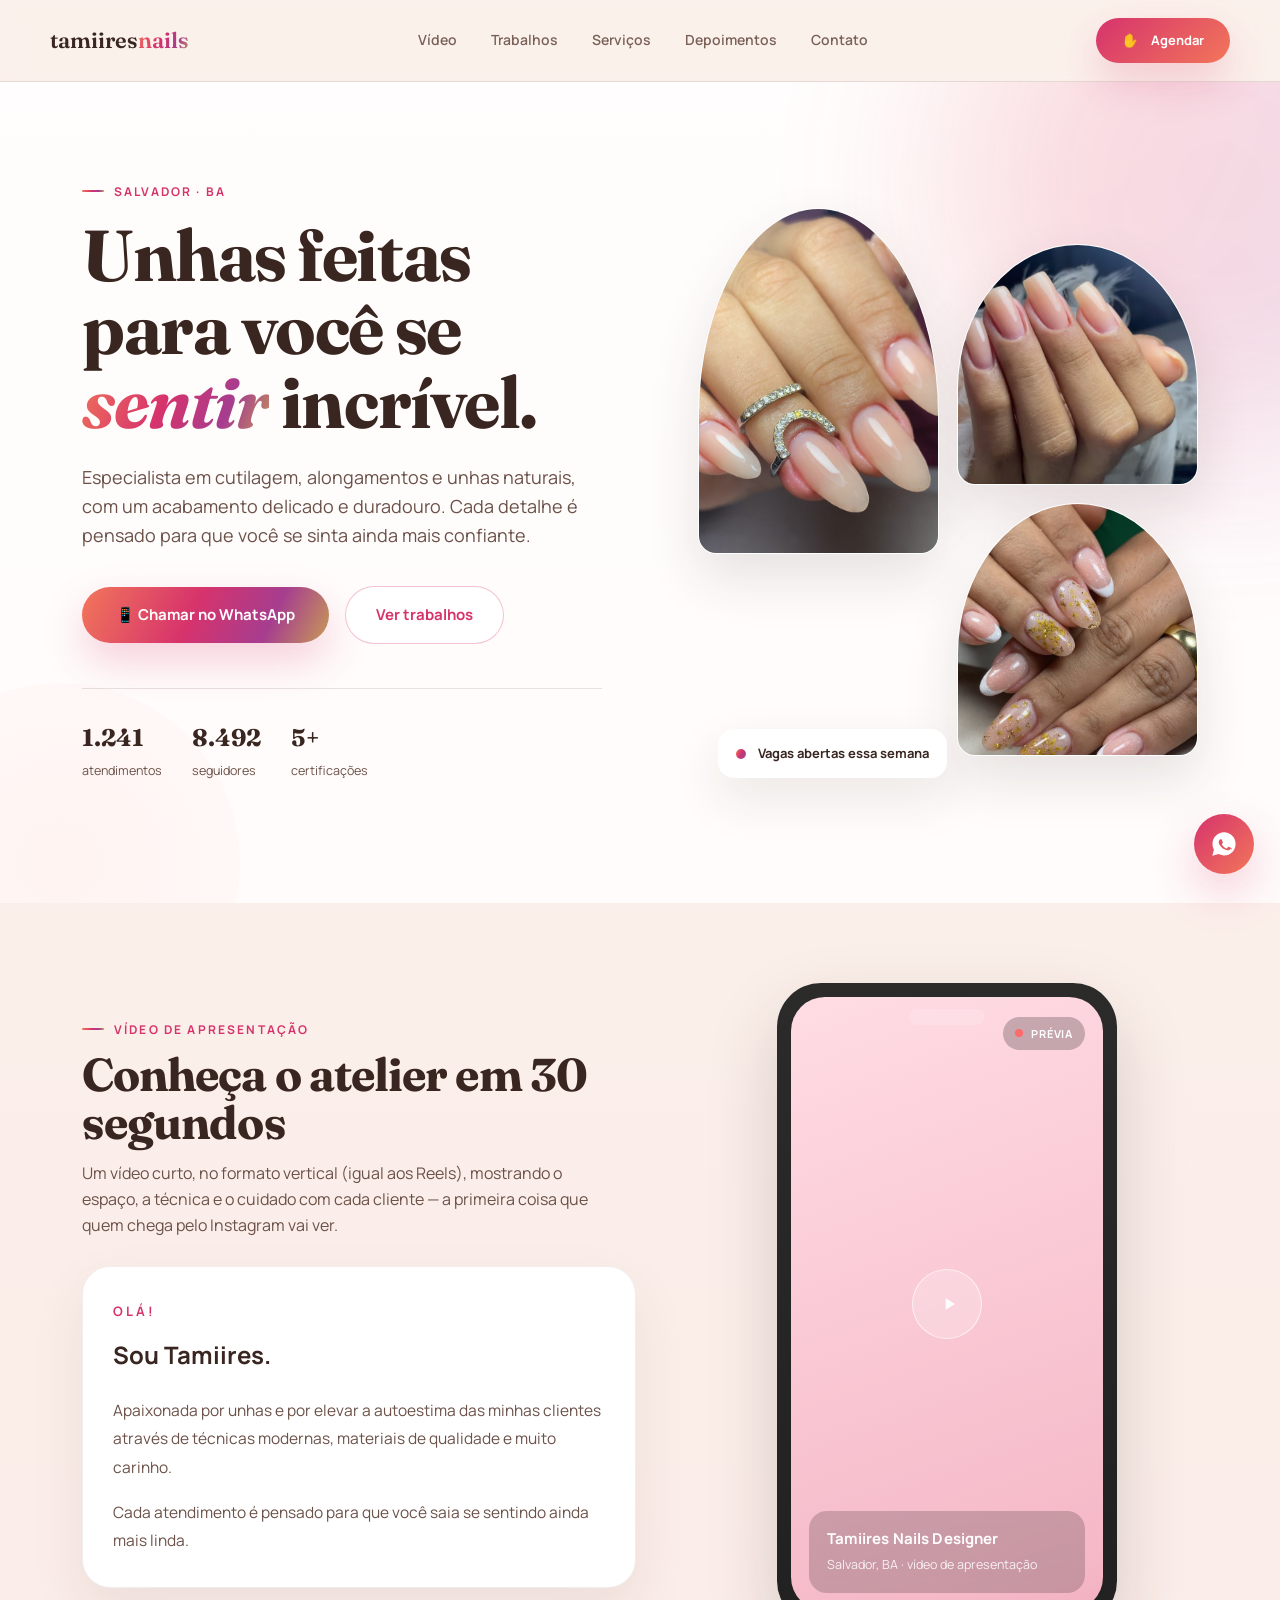
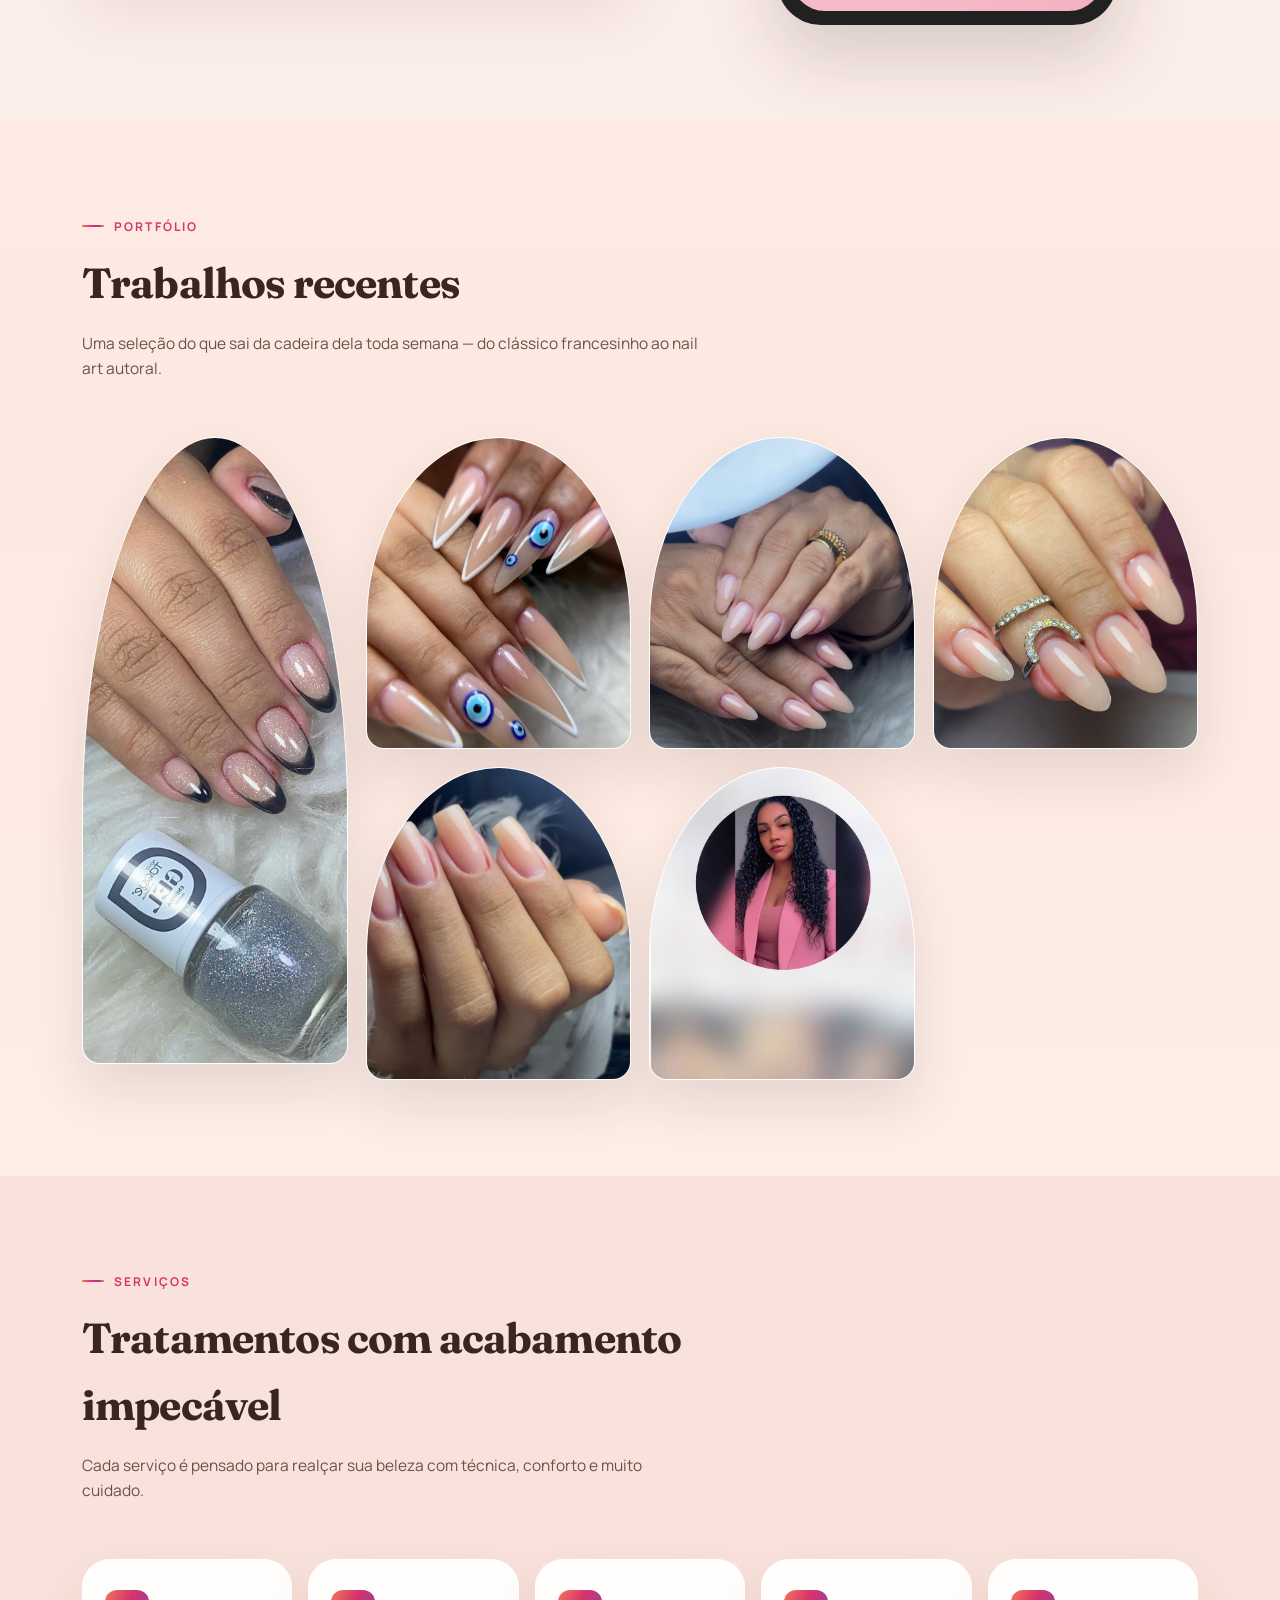
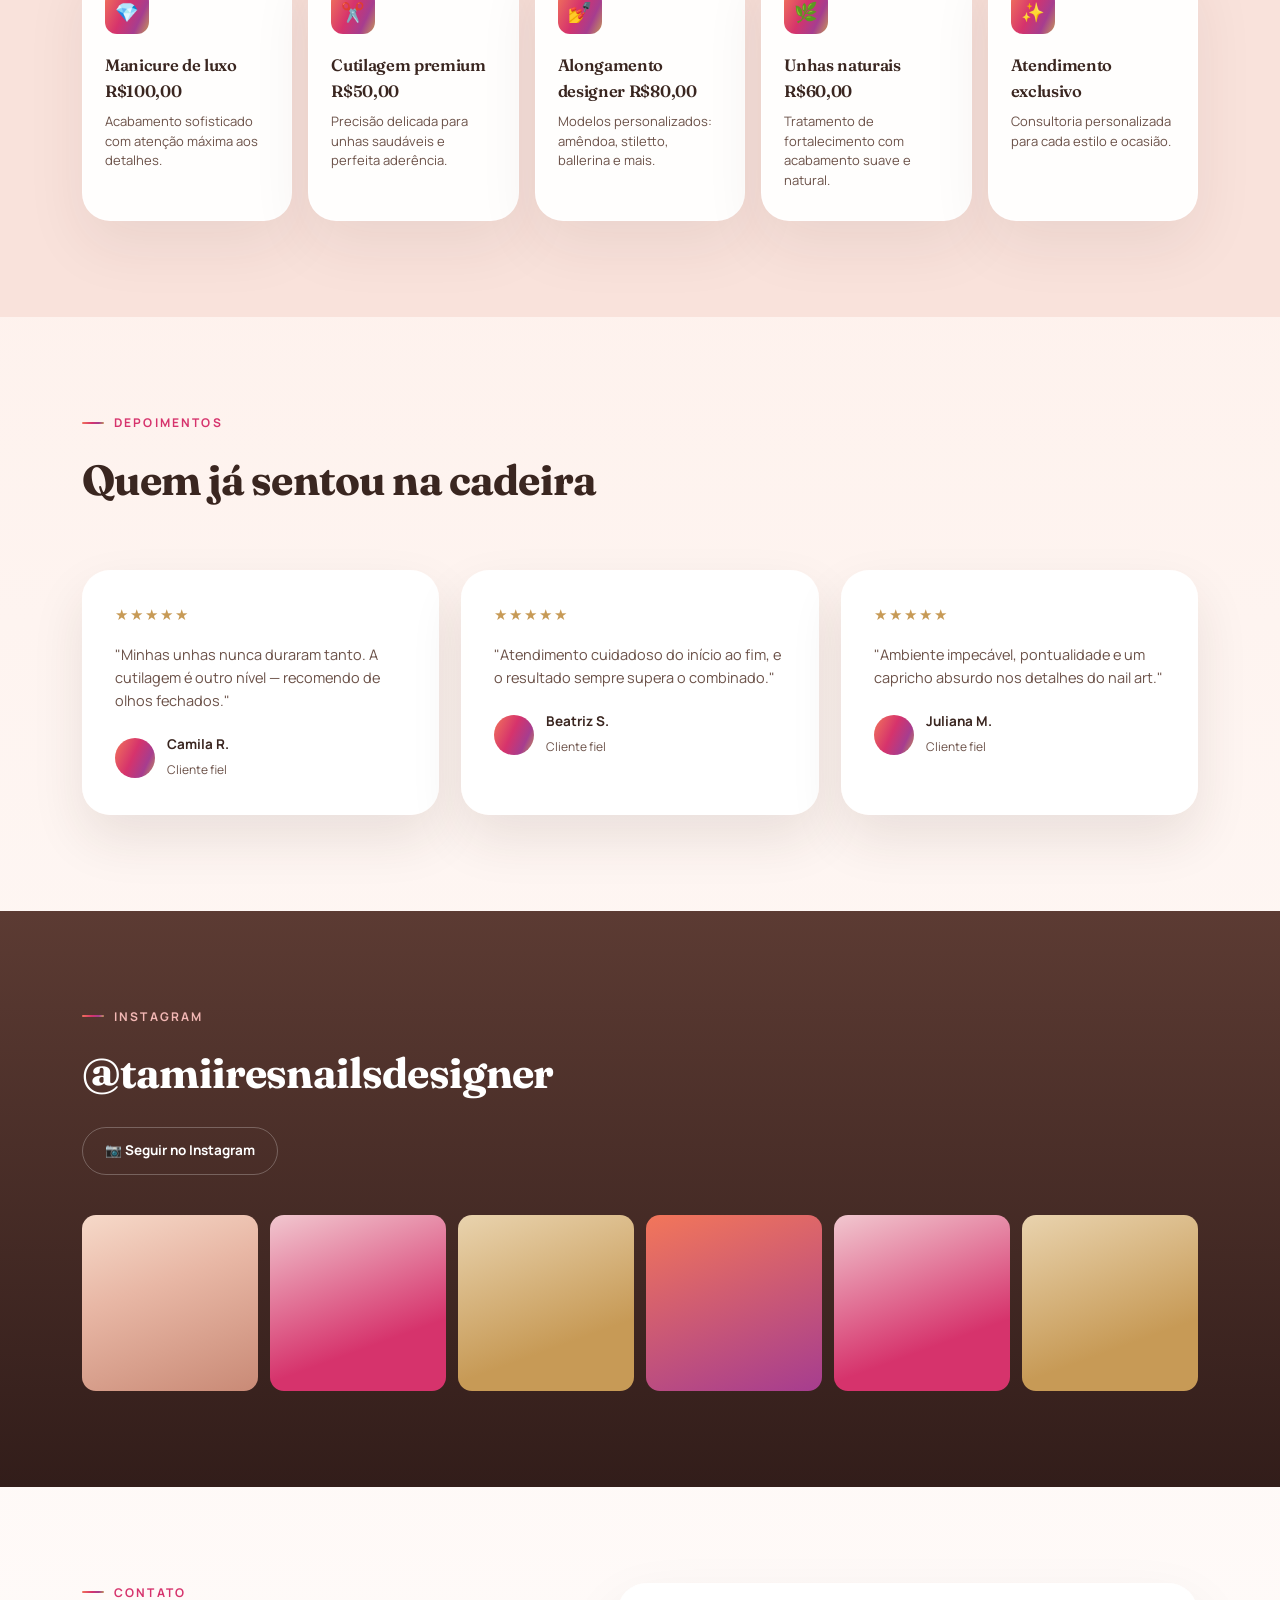
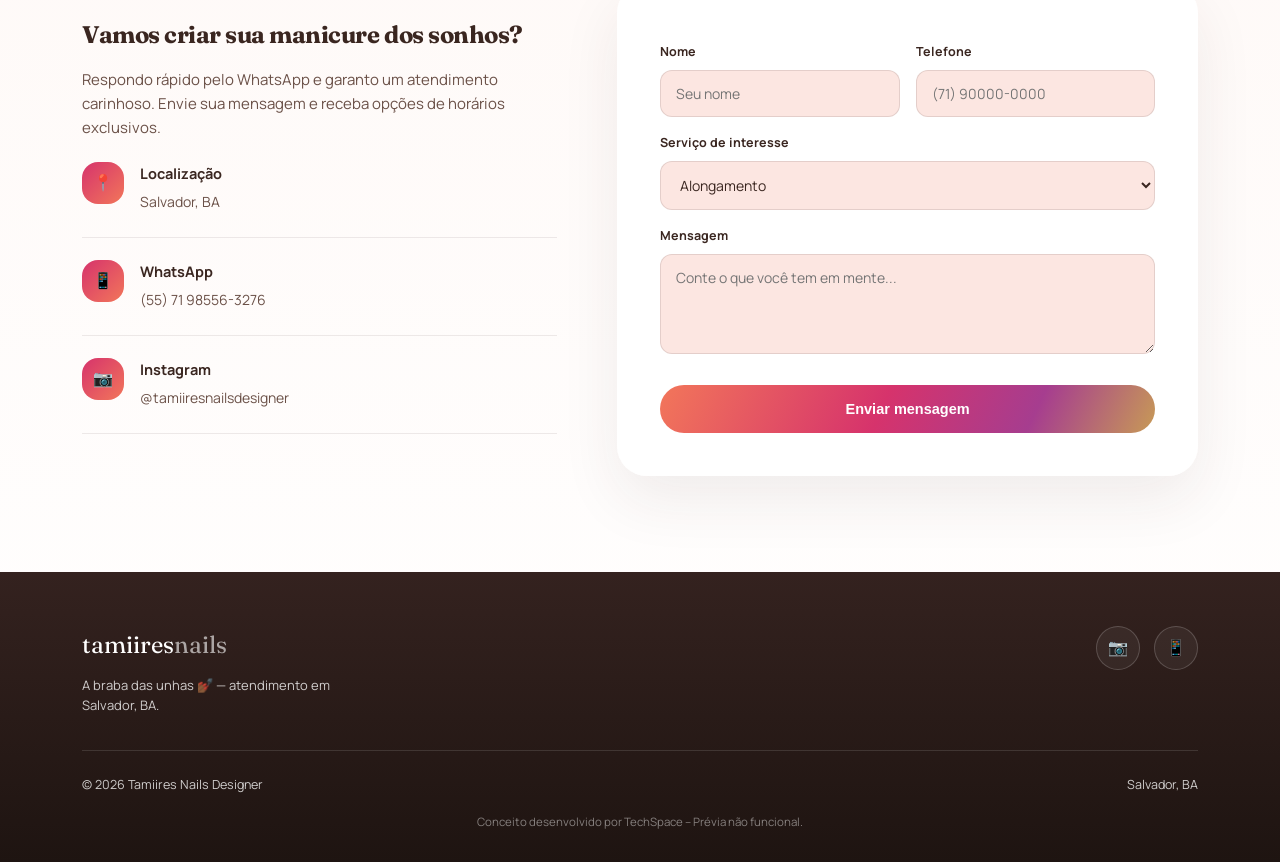
==== preview.html @ d1756d14 "Clientes previews" ====
<!DOCTYPE html>
<html lang="pt-BR">
<head>
<meta charset="UTF-8">
<meta name="viewport" content="width=device-width, initial-scale=1.0">
<title>Tamiires Nails Designer</title>
<link rel="preconnect" href="https://fonts.googleapis.com">
<link href="https://fonts.googleapis.com/css2?family=Fraunces:ital,opsz,wght@0,9..144,400;0,9..144,600;1,9..144,500;1,9..144,600&family=Manrope:wght@400;500;600;700;800&display=swap" rel="stylesheet">
<style>
  :root{
    --blush:#FCE6E1;
    --blush-2:#F9E2DB;
    --blush-light:#FFF1EF;
    --espresso:#3A2620;
    --espresso-soft:#6B5148;
    --magenta:#D6336C;
    --coral:#F2765A;
    --rose:#D77A8A;
    --pearl:#F8E5E6;
    --gold:#C79A56;
    --grad: linear-gradient(115deg, #F2765A 0%, #D6336C 45%, #A63D8F 75%, #C79A56 100%);
    --card: #FFFFFF;
    --line: rgba(58,38,32,0.12);
    --shadow: 0 20px 50px rgba(58,38,32,0.10);
  }
  *{margin:0;padding:0;box-sizing:border-box;}
  html{scroll-behavior:smooth;}
  body{
    font-family:'Manrope', sans-serif;
    background:linear-gradient(180deg, #fff8f6 0%, #fde9e1 35%, #fff 100%);
    color:var(--espresso);
    line-height:1.6;
    overflow-x:hidden;
  }
  h1,h2,h3,.display{
    font-family:'Fraunces', serif;
    font-weight:700;
    letter-spacing:-0.02em;
    color:var(--espresso);
  }
  a{color:inherit;text-decoration:none;}
  img{max-width:100%;display:block;}
  .wrap{max-width:1180px;margin:0 auto;padding:0 32px;}
  @media(max-width:600px){ .wrap{padding:0 20px;} }
  .eyebrow{
    font-size:12px;
    letter-spacing:0.18em;
    text-transform:uppercase;
    font-weight:700;
    color:var(--magenta);
    display:flex;
    align-items:center;
    gap:10px;
  }
  .eyebrow::before{
    content:"";
    width:22px;height:2px;
    background:var(--grad);
    display:inline-block;
    border-radius:2px;
  }

  /* nail-tip shape: rounded almond top, used for photo frames */
  .nail-frame{
    border-radius: 50% 50% 18px 18px / 60% 60% 18px 18px;
    overflow:hidden;
    position:relative;
    box-shadow:0 24px 54px rgba(58,38,32,0.12);
    border:1px solid rgba(255,255,255,0.65);
    background:#fff;
  }
  .nail-frame img{width:100%;height:100%;object-fit:cover;}

  /* ---------- HEADER ---------- */
  header{
    position:sticky; top:0; z-index:50;
    background:rgba(251,239,234,0.88);
    backdrop-filter: blur(10px);
    border-bottom:1px solid var(--line);
  }
  .nav{
    display:flex;align-items:center;justify-content:space-between;
    padding:18px 0;
  }
  .logo{
    font-family:'Fraunces', serif;
    font-size:22px;
    font-weight:600;
  }
  .logo span{
    background:var(--grad);
    -webkit-background-clip:text;
    background-clip:text;
    color:transparent;
  }
  .nav-links{display:flex;gap:34px;font-size:14px;font-weight:600;}
  .nav-links a{opacity:0.9;color:var(--espresso-soft);transition:color .2s, opacity .2s;}
  .nav-links a:hover{opacity:1;color:var(--magenta);}
  .nav-cta{
    background:linear-gradient(135deg, var(--magenta), var(--coral));
    color:#fff;
    padding:12px 26px;
    border-radius:999px;
    font-size:13px;
    font-weight:700;
    display:flex;align-items:center;gap:10px;
    white-space:nowrap;
    box-shadow:0 18px 40px rgba(214,51,108,0.22);
  }
  .nav-right{display:flex; align-items:center; gap:14px;}
  .hamburger{
    display:none;
    width:40px;height:40px;
    border-radius:10px;
    border:1.5px solid var(--line);
    background:none;
    align-items:center; justify-content:center;
    flex-direction:column; gap:4px;
    cursor:pointer;
  }
  .hamburger span{width:18px;height:2px;background:var(--espresso);border-radius:2px;}
  .mobile-menu{
    display:none;
    flex-direction:column;
    gap:2px;
    padding:8px 0 18px;
    border-top:1px solid var(--line);
  }
  .mobile-menu a{
    padding:14px 4px;
    font-size:15px;
    font-weight:700;
    border-bottom:1px solid var(--line);
  }
  .mobile-menu.open{display:flex;}
  @media(max-width:860px){
    .nav-links{display:none;}
    .hamburger{display:flex;}
    .nav-cta span.txt{display:none;}
  }

  /* ---------- HERO ---------- */
  .hero{
    position:relative;
    padding:100px 0 120px;
    overflow:hidden;
    background:rgba(255,255,255,0.78);
  }
  .hero::before{
    content:"";
    position:absolute;
    top:-180px; right:-220px;
    width:560px;height:560px;
    background:var(--grad);
    filter:blur(90px);
    opacity:0.18;
    border-radius:50%;
    z-index:0;
  }
  .hero::after{
    content:"";
    position:absolute;
    bottom:-140px; left:-120px;
    width:360px; height:360px;
    background:radial-gradient(circle, rgba(255,243,241,0.95) 0%, rgba(251,239,234,0.15) 100%);
    border-radius:50%;
    z-index:0;
  }
  .hero-grid{
    position:relative; z-index:1;
    display:grid;
    grid-template-columns:1.05fr 0.95fr;
    gap:64px;
    align-items:center;
  }
  .hero h1{
    font-size:clamp(44px, 6vw, 72px);
    line-height:1.02;
    margin:18px 0 24px;
  }
  .hero h1 em{
    font-style:italic;
    background:var(--grad);
    -webkit-background-clip:text;
    background-clip:text;
    color:transparent;
  }
  .hero p.lead{
    font-size:18px;
    color:var(--espresso-soft);
    max-width:520px;
    margin-bottom:36px;
  }
  .hero-actions{display:flex;gap:16px;flex-wrap:wrap;align-items:center;}
  .btn-primary{
    background:var(--grad);
    color:#fff;
    padding:16px 34px;
    border-radius:100px;
    font-weight:700;
    font-size:15px;
    display:inline-flex;
    align-items:center;
    gap:10px;
    box-shadow:0 18px 42px rgba(214,51,108,0.22);
    transition:transform .2s ease, box-shadow .2s ease;
  }
  .btn-primary:hover{transform:translateY(-2px); box-shadow:0 24px 56px rgba(214,51,108,0.26);}
  .btn-ghost{
    padding:16px 30px;
    border-radius:100px;
    font-weight:700;
    font-size:15px;
    border:1.5px solid rgba(214,51,108,0.3);
    color:var(--magenta);
    background:rgba(255,255,255,0.9);
  }
  .hero-stats{
    display:flex; gap:30px;
    margin-top:44px;
    padding-top:30px;
    border-top:1px solid rgba(58,38,32,0.12);
    max-width:520px;
  }
  .hero-stats div b{
    color:var(--espresso);
  }
  .hero-stats div span{
    color:var(--espresso-soft);
  }
  .hero-stats div b{
    font-family:'Fraunces',serif;
    font-size:24px;
    display:block;
  }
  .hero-stats div span{font-size:12.5px; color:var(--espresso-soft);}

  .hero-visual{
    position:relative;
    display:grid;
    grid-template-columns:1fr 1fr;
    gap:18px;
  }
  .hero-visual .nail-frame:nth-child(1){grid-column:1/2; grid-row:1/3; aspect-ratio:3/4.3;}
  .hero-visual .nail-frame:nth-child(2){aspect-ratio:1/1; margin-top:36px;}
  .hero-visual .nail-frame:nth-child(3){aspect-ratio:1/1.05;}
  .badge-float{
    position:absolute;
    bottom:-22px; left:20px;
    background:#fff;
    padding:14px 18px;
    border-radius:16px;
    box-shadow:var(--shadow);
    display:flex;
    align-items:center;
    gap:12px;
    font-size:13px;
    font-weight:700;
    z-index:2;
  }
  .badge-dot{
    width:10px;height:10px;border-radius:50%;
    background:var(--grad);
  }

  /* placeholder art for photos (no real photos available) */
  .ph{ width:100%;height:100%; }
  .ph1{background:linear-gradient(160deg,#f6d9c9,#e8b7a5 40%,#c98a76);}
  .ph2{background:linear-gradient(160deg,#f1c7cf,#d6336c 70%);}
  .ph3{background:linear-gradient(160deg,#e9d3ae,#c79a56 70%);}
  .ph4{background:linear-gradient(160deg,#f2765a,#a63d8f);}
  .ph-mark{
    position:absolute; inset:0;
    display:flex; align-items:flex-end; justify-content:flex-start;
    padding:14px;
    font-size:10.5px; font-weight:700; letter-spacing:.04em;
    color:rgba(255,255,255,0.85);
  }

  /* ---------- VIDEO INTRO ---------- */
  .video-section{
    padding:80px 0 96px;
    background:rgba(251,239,234,0.72);
  }
  .video-layout{
    display:grid;
    grid-template-columns:1.05fr 0.95fr;
    gap:60px;
    align-items:center;
  }
  .video-copy{
    max-width:560px;
    display:flex;
    flex-direction:column;
    justify-content:center;
    gap:28px;
  }
  .video-copy .sec-head{margin-bottom:0;}
  .video-copy .sec-head h2{
    color:var(--espresso);
    font-size:clamp(34px, 4vw, 46px);
    line-height:1.05;
    margin-top:12px;
  }
  .video-copy .sec-head p{
    color:var(--espresso-soft);
    font-size:16px;
    max-width:520px;
  }
  .bio-text{
    background:#fff;
    border:1px solid rgba(58,38,32,0.08);
    border-radius:28px;
    padding:32px 30px;
    color:var(--espresso);
    line-height:1.85;
    box-shadow:0 24px 56px rgba(58,38,32,0.08);
  }
  .bio-text p{
    margin-bottom:18px;
  }
  .bio-text p:first-child{
    font-size:13px;
    font-weight:700;
    letter-spacing:0.24em;
    text-transform:uppercase;
    color:var(--magenta);
    margin-bottom:10px;
  }
  .bio-text p:nth-child(2){
    font-size:24px;
    font-weight:700;
    margin-bottom:18px;
    color:var(--espresso);
  }
  .bio-text p:nth-child(3),
  .bio-text p:nth-child(4){
    font-size:15.5px;
    color:var(--espresso-soft);
    margin-bottom:16px;
  }
  .bio-text p:last-child{margin-bottom:0;}
  .phone-frame{
    position:relative;
    width:min(340px, 84vw);
    aspect-ratio:9/17;
    margin:0 auto;
    border-radius:44px;
    padding:14px;
    background:linear-gradient(180deg, rgba(26,26,26,0.92), rgba(33,33,33,1));
    box-shadow:0 30px 70px rgba(58,38,32,0.18);
  }
  .phone-screen{
    position:relative;
    width:100%;height:100%;
    border-radius:34px;
    overflow:hidden;
    background:linear-gradient(160deg, #ffdce4 0%, #f5b8c7 42%, #d16388 78%);
    background-size:220% 220%;
    animation: shimmer 10s ease-in-out infinite;
  }
  @keyframes shimmer{
    0%{background-position:0% 25%;}
    50%{background-position:100% 75%;}
    100%{background-position:0% 25%;}
  }
  .phone-notch{
    position:absolute; top:12px; left:50%; transform:translateX(-50%);
    width:75px; height:16px; border-radius:12px;
    background:rgba(255,255,255,0.16);
    z-index:3;
  }
  .phone-caption{
    position:absolute; bottom:18px; left:18px; right:18px;
    z-index:3; color:#fff;
    background:rgba(0,0,0,0.18);
    border-radius:18px;
    padding:16px 18px;
    backdrop-filter:blur(6px);
  }
  .phone-caption b{font-size:15px; display:block; letter-spacing:0.01em;}
  .phone-caption span{font-size:12.5px; opacity:0.85;}
  .play-btn{
    position:absolute; inset:0;
    display:flex; align-items:center; justify-content:center;
    z-index:2;
  }
  .play-btn .circle{
    width:70px;height:70px;border-radius:50%;
    background:rgba(255,255,255,0.22);
    backdrop-filter:blur(4px);
    border:1.5px solid rgba(255,255,255,0.65);
    display:flex; align-items:center; justify-content:center;
    transition:transform .2s ease;
  }
  .phone-frame:hover .circle{transform:scale(1.06);}
  .play-btn svg{margin-left:3px;}
  .rec-dot{
    position:absolute; top:20px; right:18px; z-index:3;
    display:flex; align-items:center; gap:8px;
    font-size:11px; font-weight:700; color:#fff;
    letter-spacing:0.08em;
    background:rgba(0,0,0,0.22);
    padding:8px 12px;
    border-radius:999px;
  }
  .rec-dot i{
    width:8px;height:8px;border-radius:50%; background:#ff6a6a;
    display:inline-block;
    animation: blink 1.6s infinite;
  }
  @keyframes blink{ 50%{opacity:0.25;} }
  @media(max-width:860px){
    .video-layout{grid-template-columns:1fr; gap:34px;}
    .bio-text{padding:24px;}
    .phone-frame{width:min(260px, 80vw);}
  }

  /* ---------- SECTION HEADERS ---------- */
  section{padding:96px 0;}
  .sec-head{max-width:620px; margin-bottom:56px;}
  .sec-head h2{font-size:clamp(30px,3.6vw,42px); margin-top:14px;}
  .sec-head p{color:var(--espresso-soft); margin-top:14px; font-size:15.5px;}

  /* ---------- PORTFOLIO ---------- */
  .portfolio-grid{
    display:grid;
    grid-template-columns:repeat(4, 1fr);
    gap:18px;
  }
  .portfolio-grid .nail-frame{aspect-ratio:0.85/1; cursor:pointer; transition:transform .25s ease;}
  .portfolio-grid .nail-frame:hover{transform:translateY(-6px);}
  .portfolio-grid .nail-frame:nth-child(1){grid-row:span 2; aspect-ratio:0.72/1.7;}
  @media(max-width:900px){
    .portfolio-grid{grid-template-columns:repeat(2,1fr);}
    .portfolio-grid .nail-frame:nth-child(1){grid-row:span 1; aspect-ratio:0.85/1;}
  }

  /* ---------- SERVICES ---------- */
  .services{background:var(--blush-2);}
  .services-grid{
    display:grid;
    grid-template-columns:repeat(5,1fr);
    gap:16px;
  }
  .service-card{
    background:rgba(255,255,255,0.95);
    border-radius:28px;
    padding:30px 22px;
    text-align:left;
    box-shadow:0 24px 60px rgba(58,38,32,0.08);
    transition:transform .25s ease, box-shadow .25s ease;
    border:1px solid rgba(255,255,255,0.75);
  }
  .service-card:hover{transform:translateY(-6px); box-shadow:0 28px 72px rgba(58,38,32,0.12);}
  .service-icon{
    width:44px;height:44px;
    border-radius:12px;
    background:var(--grad);
    display:flex;align-items:center;justify-content:center;
    color:#fff; font-size:19px;
    margin-bottom:18px;
  }
  .service-card h3{font-size:16.5px; margin-bottom:8px; font-weight:600;}
  .service-card p{font-size:13px; color:var(--espresso-soft); line-height:1.5;}
  @media(max-width:960px){ .services-grid{grid-template-columns:repeat(2,1fr);} }

  /* ---------- TESTIMONIALS ---------- */
  .testi-grid{
    display:grid;
    grid-template-columns:repeat(3,1fr);
    gap:22px;
  }
  .testi-card{
    background:rgba(255,255,255,0.95);
    border-radius:28px;
    padding:32px;
    box-shadow:0 24px 52px rgba(58,38,32,0.10);
    border:1px solid rgba(255,255,255,0.7);
  }
  .stars{color:var(--gold); font-size:15px; margin-bottom:16px; letter-spacing:2px;}
  .testi-card p{font-size:14.5px; color:var(--espresso-soft); margin-bottom:22px;}
  .testi-who{display:flex; align-items:center; gap:12px;}
  .testi-avatar{
    width:40px;height:40px;border-radius:50%;
    background:var(--grad);
  }
  .testi-who b{font-size:13.5px; display:block;}
  .testi-who span{font-size:12px; color:var(--espresso-soft);}
  @media(max-width:900px){ .testi-grid{grid-template-columns:1fr;} }

  /* ---------- INSTAGRAM STRIP ---------- */
  .insta{
    background:linear-gradient(180deg, #5c3b33 0%, #321d1a 100%);
    color:#fff;
  }
  .insta .sec-head p{color:rgba(255,255,255,0.68);}
  .insta .eyebrow{color:#F3B8B5;}
  .insta .eyebrow::before{background:var(--grad);}
  .insta-head{
    display:flex; justify-content:space-between; align-items:flex-end;
    flex-wrap:wrap; gap:20px;
  }
  .insta-follow{
    display:inline-flex; align-items:center; gap:10px;
    border:1.5px solid rgba(255,255,255,0.25);
    padding:12px 22px; border-radius:100px;
    font-size:13.5px; font-weight:700;
  }
  .insta-grid{
    margin-top:40px;
    display:grid;
    grid-template-columns:repeat(6,1fr);
    gap:12px;
  }
  .insta-grid .cell{
    aspect-ratio:1/1;
    border-radius:14px;
    overflow:hidden;
    position:relative;
  }
  @media(max-width:900px){ .insta-grid{grid-template-columns:repeat(3,1fr);} }

  /* ---------- CONTACT ---------- */
  .contact-grid{
    display:grid;
    grid-template-columns:0.9fr 1.1fr;
    gap:60px;
    align-items:flex-start;
  }
  .contact-info-item{
    display:flex; gap:16px; align-items:flex-start;
    padding:22px 0;
    border-bottom:1px solid rgba(58,38,32,0.09);
  }
  .contact-info-item .ic{
    width:42px;height:42px;border-radius:16px;
    background:linear-gradient(135deg, var(--magenta), var(--coral));
    display:flex;align-items:center;justify-content:center;
    color:#fff; font-size:16px; flex-shrink:0;
  }
  .contact-info-item b{font-size:14.5px; display:block; margin-bottom:4px;}
  .contact-info-item span{font-size:14px; color:var(--espresso-soft);}

  form{
    background:rgba(255,255,255,0.95);
    border:1px solid rgba(255,255,255,0.75);
    border-radius:30px;
    padding:42px;
    box-shadow:0 24px 60px rgba(58,38,32,0.08);
  }
  .form-row{display:grid; grid-template-columns:1fr 1fr; gap:16px;}
  label{font-size:12.5px; font-weight:700; display:block; margin-bottom:8px; margin-top:16px;}
  input, textarea, select{
    width:100%;
    border:1.5px solid var(--line);
    background:var(--blush);
    border-radius:12px;
    padding:13px 15px;
    font-family:inherit;
    font-size:14px;
    color:var(--espresso);
  }
  input:focus, textarea:focus, select:focus{
    outline:2px solid var(--magenta);
    outline-offset:1px;
  }
  textarea{resize:vertical; min-height:100px;}
  .form-submit{
    margin-top:24px;
    width:100%;
    background:var(--grad);
    color:#fff;
    border:none;
    padding:16px;
    border-radius:100px;
    font-weight:700;
    font-size:14.5px;
    cursor:pointer;
  }
  @media(max-width:900px){
    .contact-grid{grid-template-columns:1fr;}
    .form-row{grid-template-columns:1fr;}
  }

  /* ---------- WHATSAPP FLOAT ---------- */
  .wa-float{
    position:fixed;
    bottom:26px; right:26px;
    width:60px;height:60px;
    border-radius:50%;
    background:linear-gradient(135deg, var(--magenta), var(--coral));
    display:flex;align-items:center;justify-content:center;
    box-shadow:0 18px 46px rgba(214,51,108,0.24);
    z-index:60;
    animation: pulse 2.6s infinite;
  }
  @keyframes pulse{
    0%{box-shadow:0 0 0 0 rgba(214,51,108,0.24);}
    70%{box-shadow:0 0 0 20px rgba(214,51,108,0);}
    100%{box-shadow:0 0 0 0 rgba(214,51,108,0);}
  }

  /* ---------- FOOTER ---------- */
  footer{
    background:linear-gradient(180deg, #34221f 0%, #1e1411 100%);
    color:rgba(255,255,255,0.78);
    padding:54px 0 30px;
  }
  .footer-top{
    display:flex; justify-content:space-between; flex-wrap:wrap; gap:30px;
    padding-bottom:34px;
    border-bottom:1px solid rgba(255,255,255,0.12);
  }
  .footer-logo{font-family:'Fraunces',serif; font-size:24px; color:#fff; margin-bottom:10px;}
  .footer-logo span{opacity:0.7;}
  .foot-social{display:flex; gap:14px;}
  .foot-social a{
    width:44px;height:44px;border-radius:50%;
    border:1.5px solid rgba(255,255,255,0.18);
    display:flex; align-items:center; justify-content:center;
    font-size:16px; color:#fff;
    background:rgba(255,255,255,0.05);
    transition:transform .2s ease, background .2s ease;
  }
  .foot-social a:hover{transform:translateY(-2px); background:rgba(255,255,255,0.12);}
  .footer-bottom{
    display:flex; justify-content:space-between; flex-wrap:wrap; gap:10px;
    padding-top:24px;
    font-size:12.5px;
  }
  .disclaimer{
    text-align:center;
    font-size:11.5px;
    color:rgba(255,255,255,0.45);
    margin-top:18px;
  }

  @media(max-width:900px){
    .hero-grid{grid-template-columns:1fr;}
    .hero-visual{margin-top:40px;}
    .services-grid{grid-template-columns:repeat(2,1fr);}
  }
  @media(prefers-reduced-motion: reduce){
    *{animation:none !important; transition:none !important;}
  }

  /* ---------- MOBILE TIGHTENING ---------- */
  @media(max-width:600px){
    section{padding:56px 0;}
    .hero{padding:44px 0 56px;}
    .video-section{padding:44px 0 56px;}
    .sec-head{margin-bottom:34px;}
    .hero-stats{gap:22px; flex-wrap:wrap;}
    .hero-actions .btn-primary, .hero-actions .btn-ghost{
      width:100%; justify-content:center; text-align:center;
    }
    .hero-actions{flex-direction:column; align-items:stretch;}
    .badge-float{
      position:static;
      margin-top:16px;
      width:fit-content;
    }
    .hero-visual{grid-template-columns:1fr 1fr; gap:12px;}
    .hero-visual .nail-frame:nth-child(2){margin-top:0;}
    form{padding:26px 22px;}
    .service-card{padding:22px 18px;}
    .insta-grid{grid-template-columns:repeat(3,1fr); gap:8px;}
    .footer-top{flex-direction:column;}
  }
</style>
</head>
<body>

<header>
  <div class="wrap nav">
    <div class="logo">tamiires<span>nails</span></div>
    <nav class="nav-links">
      <a href="#video">Vídeo</a>
      <a href="#portfolio">Trabalhos</a>
      <a href="#servicos">Serviços</a>
      <a href="#depoimentos">Depoimentos</a>
      <a href="#contato">Contato</a>
    </nav>
    <div class="nav-right">
      <a class="nav-cta" href="https://api.whatsapp.com/send?phone=5571985563276" target="_blank">✋<span class="txt">&nbsp;Agendar</span></a>
      <button class="hamburger" id="menuBtn" aria-label="Abrir menu" aria-expanded="false">
        <span></span><span></span><span></span>
      </button>
    </div>
  </div>
  <div class="wrap">
    <nav class="mobile-menu" id="mobileMenu">
      <a href="#video">Vídeo</a>
      <a href="#portfolio">Trabalhos</a>
      <a href="#servicos">Serviços</a>
      <a href="#depoimentos">Depoimentos</a>
      <a href="#contato">Contato</a>
    </nav>
  </div>
</header>

<section class="hero">
  <div class="wrap hero-grid">
    <div>
      <div class="eyebrow">Salvador · BA</div>
      <h1>Unhas feitas<br>para você se <em>sentir</em> incrível.</h1>
      <p class="lead">Especialista em cutilagem, alongamentos e unhas naturais, com um acabamento delicado e duradouro. Cada detalhe é pensado para que você se sinta ainda mais confiante.</p>
      <div class="hero-actions">
        <a class="btn-primary" href="https://api.whatsapp.com/send?phone=5571985563276" target="_blank">📱 Chamar no WhatsApp</a>
        <a class="btn-ghost" href="#portfolio">Ver trabalhos</a>
      </div>
      <div class="hero-stats">
        <div><b>1.241</b><span>atendimentos</span></div>
        <div><b>8.492</b><span>seguidores</span></div>
        <div><b>5+</b><span>certificações</span></div>
      </div>
    </div>
    <div class="hero-visual">
<div class="nail-frame">
    <img src="unha3.jpg" alt="Foto em destaque" class="ph">
</div>

<div class="nail-frame">
    <img src="unha1.jpg" alt="Alongamento" class="ph">
</div>

<div class="nail-frame">
    <img src="unha2.jpg" alt="Cutilagem" class="ph">
</div>
      <div class="badge-float"><span class="badge-dot"></span> Vagas abertas essa semana</div>
    </div>
  </div>
</section>

<section class="video-section" id="video">
  <div class="wrap video-layout">
    <div class="video-copy">
      <div class="sec-head" style="margin-bottom:0;">
        <div class="eyebrow">Vídeo de apresentação</div>
        <h2>Conheça o atelier em 30 segundos</h2>
        <p>Um vídeo curto, no formato vertical (igual aos Reels), mostrando o espaço, a técnica e o cuidado com cada cliente — a primeira coisa que quem chega pelo Instagram vai ver.</p>
      </div>
      <div class="bio-text">
        <p>Olá!</p>
        <p>Sou Tamiires.</p>
        <p>Apaixonada por unhas e por elevar a autoestima das minhas clientes através de técnicas modernas, materiais de qualidade e muito carinho.</p>
        <p>Cada atendimento é pensado para que você saia se sentindo ainda mais linda.</p>
      </div>
    </div>
    <div class="phone-frame">
      <div class="phone-screen">
        <div class="rec-dot"><i></i>PRÉVIA</div>
        <div class="phone-notch"></div>
        <div class="play-btn">
          <div class="circle">
            <svg width="20" height="20" viewBox="0 0 24 24" fill="white"><path d="M8 5v14l11-7z"/></svg>
          </div>
        </div>
        <div class="phone-caption">
          <b>Tamiires Nails Designer</b>
          <span>Salvador, BA · vídeo de apresentação</span>
        </div>
      </div>
    </div>
  </div>
</section>

<section id="portfolio">
  <div class="wrap">
    <div class="sec-head">
      <div class="eyebrow">Portfólio</div>
      <h2>Trabalhos recentes</h2>
      <p>Uma seleção do que sai da cadeira dela toda semana — do clássico francesinho ao nail art autoral.</p>
    </div>
    <div class="portfolio-grid">
      <div class="nail-frame">
        <img src="unha5.jpg" alt="Foto em destaque" class="ph">
      </div>
      <div class="nail-frame">
        <img src="unha7.jpg" alt="Alongamento" class="ph">
      </div>
      <div class="nail-frame">
        <img src="unha4.jpg" alt="Cutilagem" class="ph">
      </div>
      <div class="nail-frame">
        <img src="unha3.jpg" alt="Foto em destaque" class="ph">
      </div>
      <div class="nail-frame">
        <img src="unha6.jpg" alt="Alongamento" class="ph">
      </div>
      <div class="nail-frame">
        <img src="ela.jpg" alt="Cutilagem" class="ph">
      </div>
    </div>
  </div>
</section>

<section class="services" id="servicos">
  <div class="wrap">
    <div class="sec-head">
      <div class="eyebrow">Serviços</div>
      <h2>Tratamentos com acabamento impecável</h2>
      <p>Cada serviço é pensado para realçar sua beleza com técnica, conforto e muito cuidado.</p>
    </div>
    <div class="services-grid">
      <div class="service-card">
        <div class="service-icon">💎</div>
        <h3>Manicure de luxo R$100,00</h3>
        <p>Acabamento sofisticado com atenção máxima aos detalhes.</p>
      </div>
      <div class="service-card">
        <div class="service-icon">✂️</div>
        <h3>Cutilagem premium R$50,00</h3>
        <p>Precisão delicada para unhas saudáveis e perfeita aderência.</p>
      </div>
      <div class="service-card">
        <div class="service-icon">💅</div>
        <h3>Alongamento designer R$80,00</h3>
        <p>Modelos personalizados: amêndoa, stiletto, ballerina e mais.</p>
      </div>
      <div class="service-card">
        <div class="service-icon">🌿</div>
        <h3>Unhas naturais R$60,00</h3>
        <p>Tratamento de fortalecimento com acabamento suave e natural.</p>
      </div>
      <div class="service-card">
        <div class="service-icon">✨</div>
        <h3>Atendimento exclusivo</h3>
        <p>Consultoria personalizada para cada estilo e ocasião.</p>
      </div>
    </div>
  </div>
</section>

<section id="depoimentos">
  <div class="wrap">
    <div class="sec-head">
      <div class="eyebrow">Depoimentos</div>
      <h2>Quem já sentou na cadeira</h2>
    </div>
    <div class="testi-grid">
      <div class="testi-card">
        <div class="stars">★★★★★</div>
        <p>"Minhas unhas nunca duraram tanto. A cutilagem é outro nível — recomendo de olhos fechados."</p>
        <div class="testi-who"><div class="testi-avatar"></div><div><b>Camila R.</b><span>Cliente fiel</span></div></div>
      </div>
      <div class="testi-card">
        <div class="stars">★★★★★</div>
        <p>"Atendimento cuidadoso do início ao fim, e o resultado sempre supera o combinado."</p>
        <div class="testi-who"><div class="testi-avatar"></div><div><b>Beatriz S.</b><span>Cliente fiel</span></div></div>
      </div>
      <div class="testi-card">
        <div class="stars">★★★★★</div>
        <p>"Ambiente impecável, pontualidade e um capricho absurdo nos detalhes do nail art."</p>
        <div class="testi-who"><div class="testi-avatar"></div><div><b>Juliana M.</b><span>Cliente fiel</span></div></div>
      </div>
    </div>
  </div>
</section>

<section class="insta">
  <div class="wrap">
    <div class="sec-head insta-head" style="margin-bottom:0;">
      <div>
        <div class="eyebrow">Instagram</div>
        <h2 style="color:#fff;">@tamiiresnailsdesigner</h2>
      </div>
      <a class="insta-follow" href="https://instagram.com/tamiiresnailsdesigner" target="_blank">📷 Seguir no Instagram</a>
    </div>
    <div class="insta-grid">
      <div class="cell"><div class="ph ph1" style="width:100%;height:100%;"></div></div>
      <div class="cell"><div class="ph ph2" style="width:100%;height:100%;"></div></div>
      <div class="cell"><div class="ph ph3" style="width:100%;height:100%;"></div></div>
      <div class="cell"><div class="ph ph4" style="width:100%;height:100%;"></div></div>
      <div class="cell"><div class="ph ph2" style="width:100%;height:100%;"></div></div>
      <div class="cell"><div class="ph ph3" style="width:100%;height:100%;"></div></div>
    </div>
  </div>
</section>

<section id="contato">
  <div class="wrap contact-grid">
    <div>
      <div class="eyebrow">Contato</div>
      <h2 style="margin-top:14px;">Vamos criar sua manicure dos sonhos?</h2>
      <p style="color:var(--espresso-soft); margin-top:14px; font-size:15px;">Respondo rápido pelo WhatsApp e garanto um atendimento carinhoso. Envie sua mensagem e receba opções de horários exclusivos.</p>

      <div class="contact-info-item">
        <div class="ic">📍</div>
        <div><b>Localização</b><span>Salvador, BA</span></div>
      </div>
      <div class="contact-info-item">
        <div class="ic">📱</div>
        <div><b>WhatsApp</b><span>(55) 71 98556-3276</span></div>
      </div>
      <div class="contact-info-item">
        <div class="ic">📷</div>
        <div><b>Instagram</b><span>@tamiiresnailsdesigner</span></div>
      </div>
    </div>

    <form onsubmit="return false;">
      <div class="form-row">
        <div>
          <label for="nome">Nome</label>
          <input id="nome" type="text" placeholder="Seu nome">
        </div>
        <div>
          <label for="tel">Telefone</label>
          <input id="tel" type="tel" placeholder="(71) 90000-0000">
        </div>
      </div>
      <label for="servico">Serviço de interesse</label>
      <select id="servico">
        <option>Alongamento</option>
        <option>Cutilagem</option>
        <option>Unhas naturais</option>
        <option>Unhas masculinas</option>
        <option>Outro</option>
      </select>
      <label for="msg">Mensagem</label>
      <textarea id="msg" placeholder="Conte o que você tem em mente..."></textarea>
      <button class="form-submit" type="submit">Enviar mensagem</button>
    </form>
  </div>
</section>

<a class="wa-float" href="https://api.whatsapp.com/send?phone=5571985563276" target="_blank" aria-label="WhatsApp">
  <svg width="28" height="28" viewBox="0 0 24 24" fill="white"><path d="M12.04 2C6.58 2 2.13 6.45 2.13 11.91c0 1.75.46 3.39 1.26 4.81L2 22l5.42-1.34c1.37.73 2.93 1.15 4.62 1.15h.01c5.46 0 9.91-4.45 9.91-9.91C21.96 6.45 17.5 2 12.04 2zm5.75 14.06c-.24.68-1.4 1.3-1.93 1.36-.5.06-1.05.09-3.02-.63-2.55-.96-4.19-3.58-4.32-3.75-.13-.17-1.03-1.37-1.03-2.62s.66-1.86.89-2.11c.24-.25.51-.31.68-.31.17 0 .34 0 .49.01.16.01.37-.06.58.44.24.55.79 1.9.86 2.04.07.14.11.31.02.5-.09.19-.14.31-.27.47-.14.16-.29.36-.41.48-.14.14-.28.29-.12.57.16.28.71 1.17 1.52 1.89 1.05.93 1.93 1.22 2.21 1.36.28.14.44.12.61-.07.17-.19.71-.83.9-1.11.19-.28.38-.24.63-.14.26.09 1.61.76 1.89.9.28.14.46.21.53.33.07.12.07.68-.17 1.36z"/></svg>
</a>

<footer>
  <div class="wrap">
    <div class="footer-top">
      <div>
        <div class="footer-logo">tamiires<span style="opacity:0.6;">nails</span></div>
        <p style="font-size:13px; max-width:280px;">A braba das unhas 💅🏾 — atendimento em Salvador, BA.</p>
      </div>
      <div class="foot-social">
        <a href="https://instagram.com/tamiiresnailsdesigner" target="_blank">📷</a>
        <a href="https://api.whatsapp.com/send?phone=5571985563276" target="_blank">📱</a>
      </div>
    </div>
    <div class="footer-bottom">
      <span>© 2026 Tamiires Nails Designer</span>
      <span>Salvador, BA</span>
    </div>
    <div class="disclaimer">Conceito desenvolvido por TechSpace – Prévia não funcional.</div>
  </div>
</footer>

<script>
  const menuBtn = document.getElementById('menuBtn');
  const mobileMenu = document.getElementById('mobileMenu');
  menuBtn.addEventListener('click', () => {
    const isOpen = mobileMenu.classList.toggle('open');
    menuBtn.setAttribute('aria-expanded', isOpen);
  });
  mobileMenu.querySelectorAll('a').forEach(link => {
    link.addEventListener('click', () => {
      mobileMenu.classList.remove('open');
      menuBtn.setAttribute('aria-expanded', 'false');
    });
  });
</script>
</body>
</html>
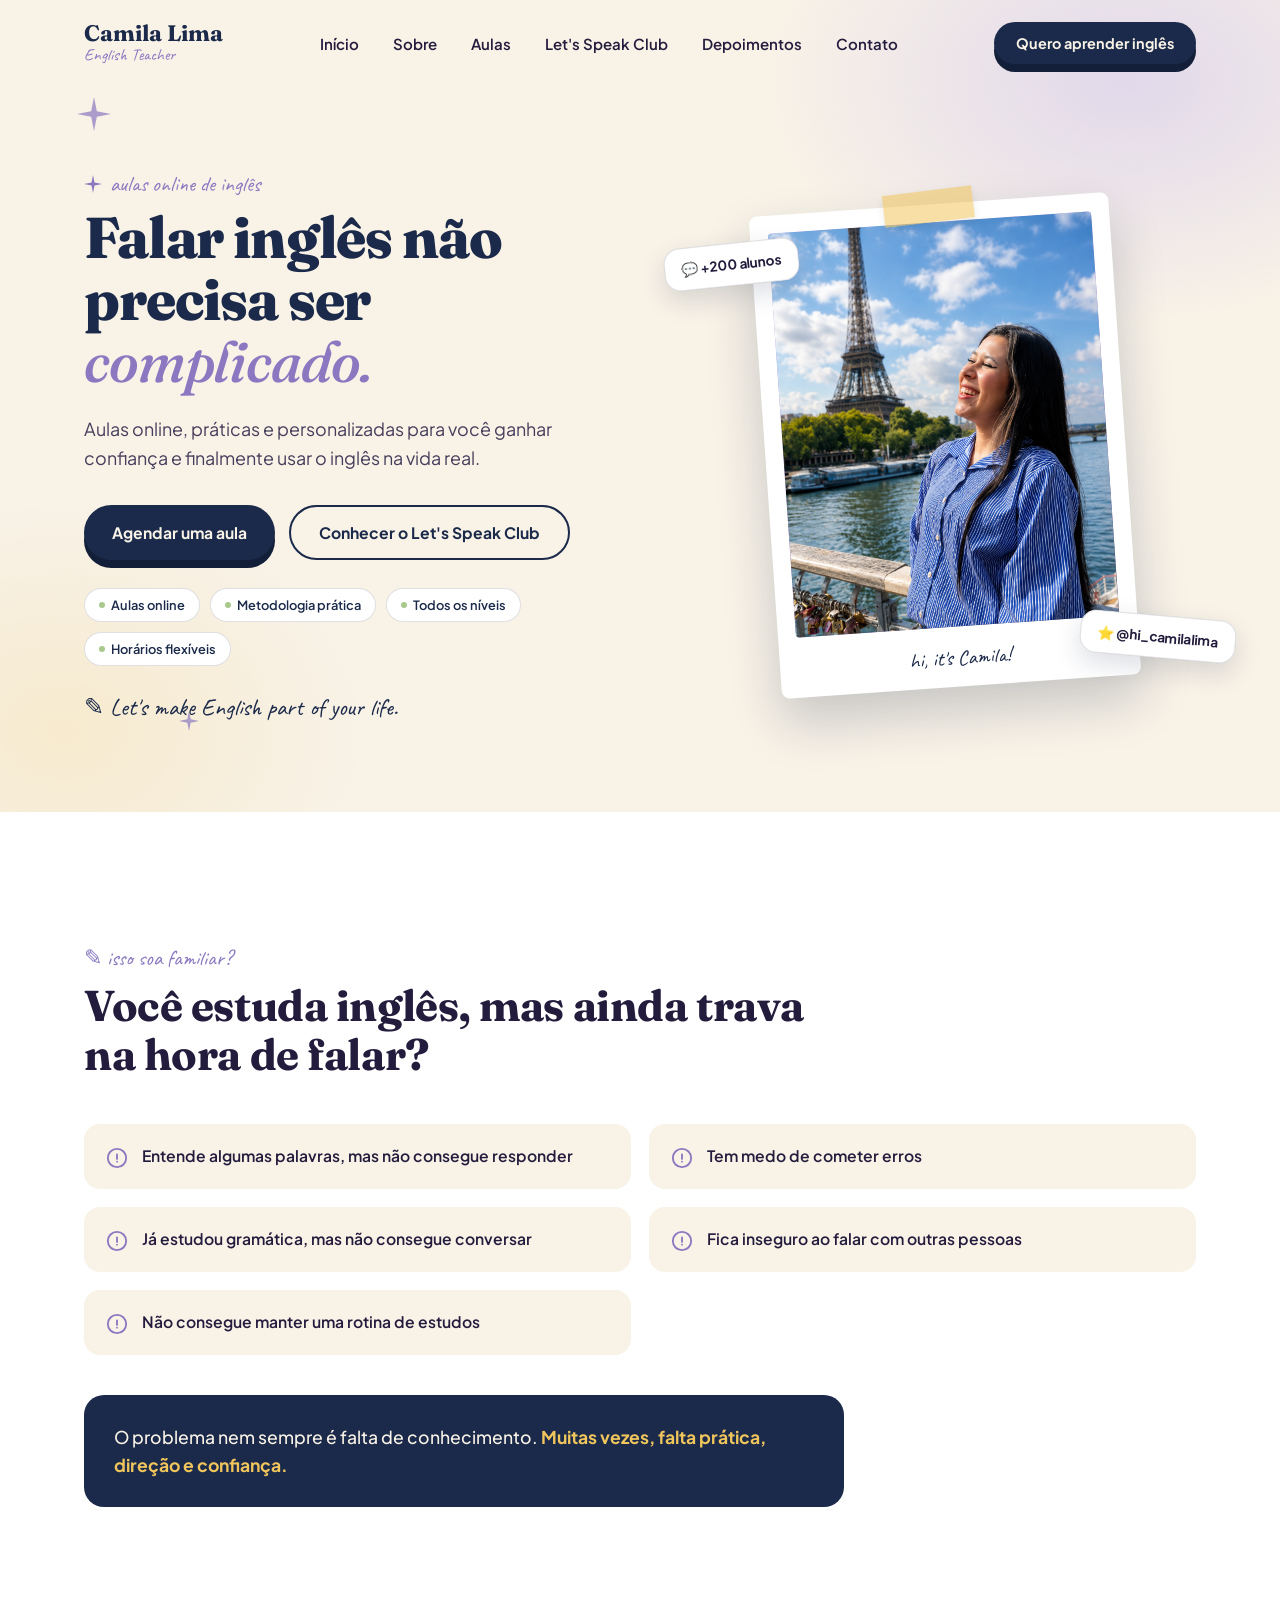
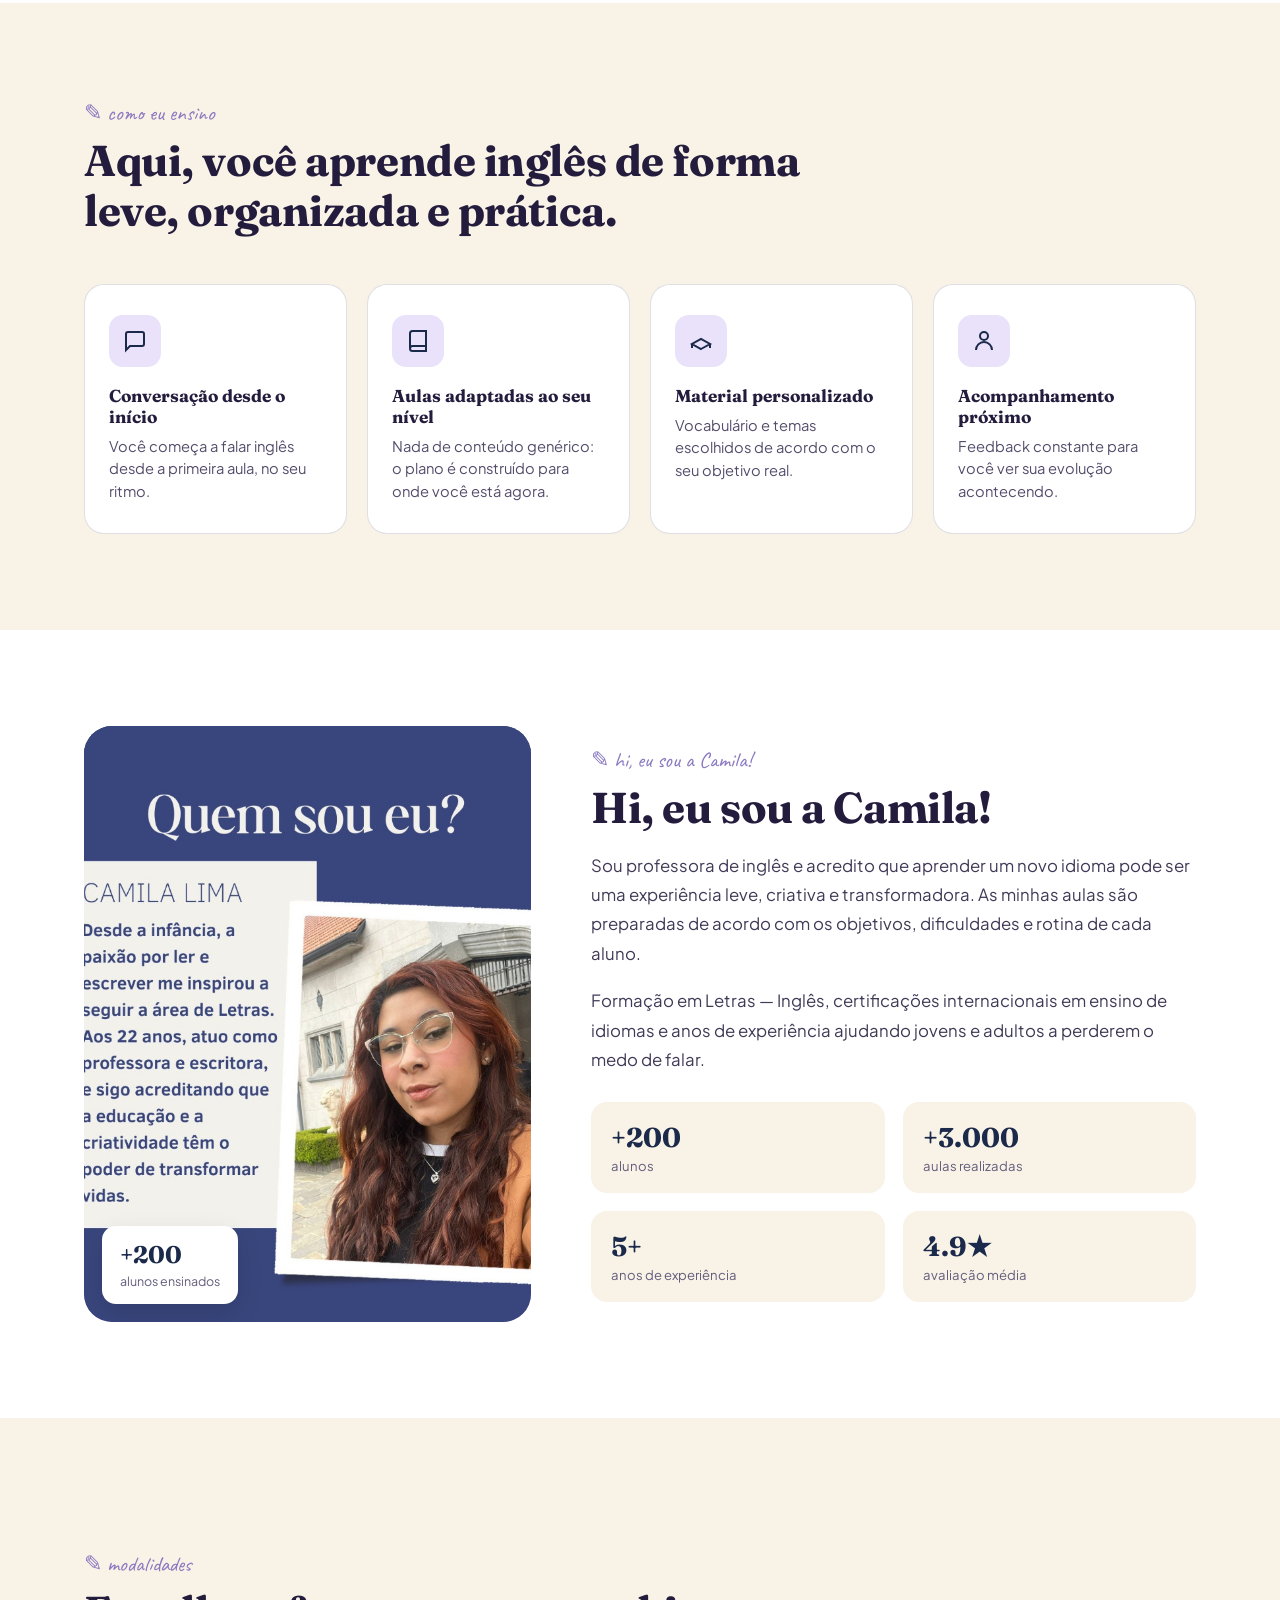
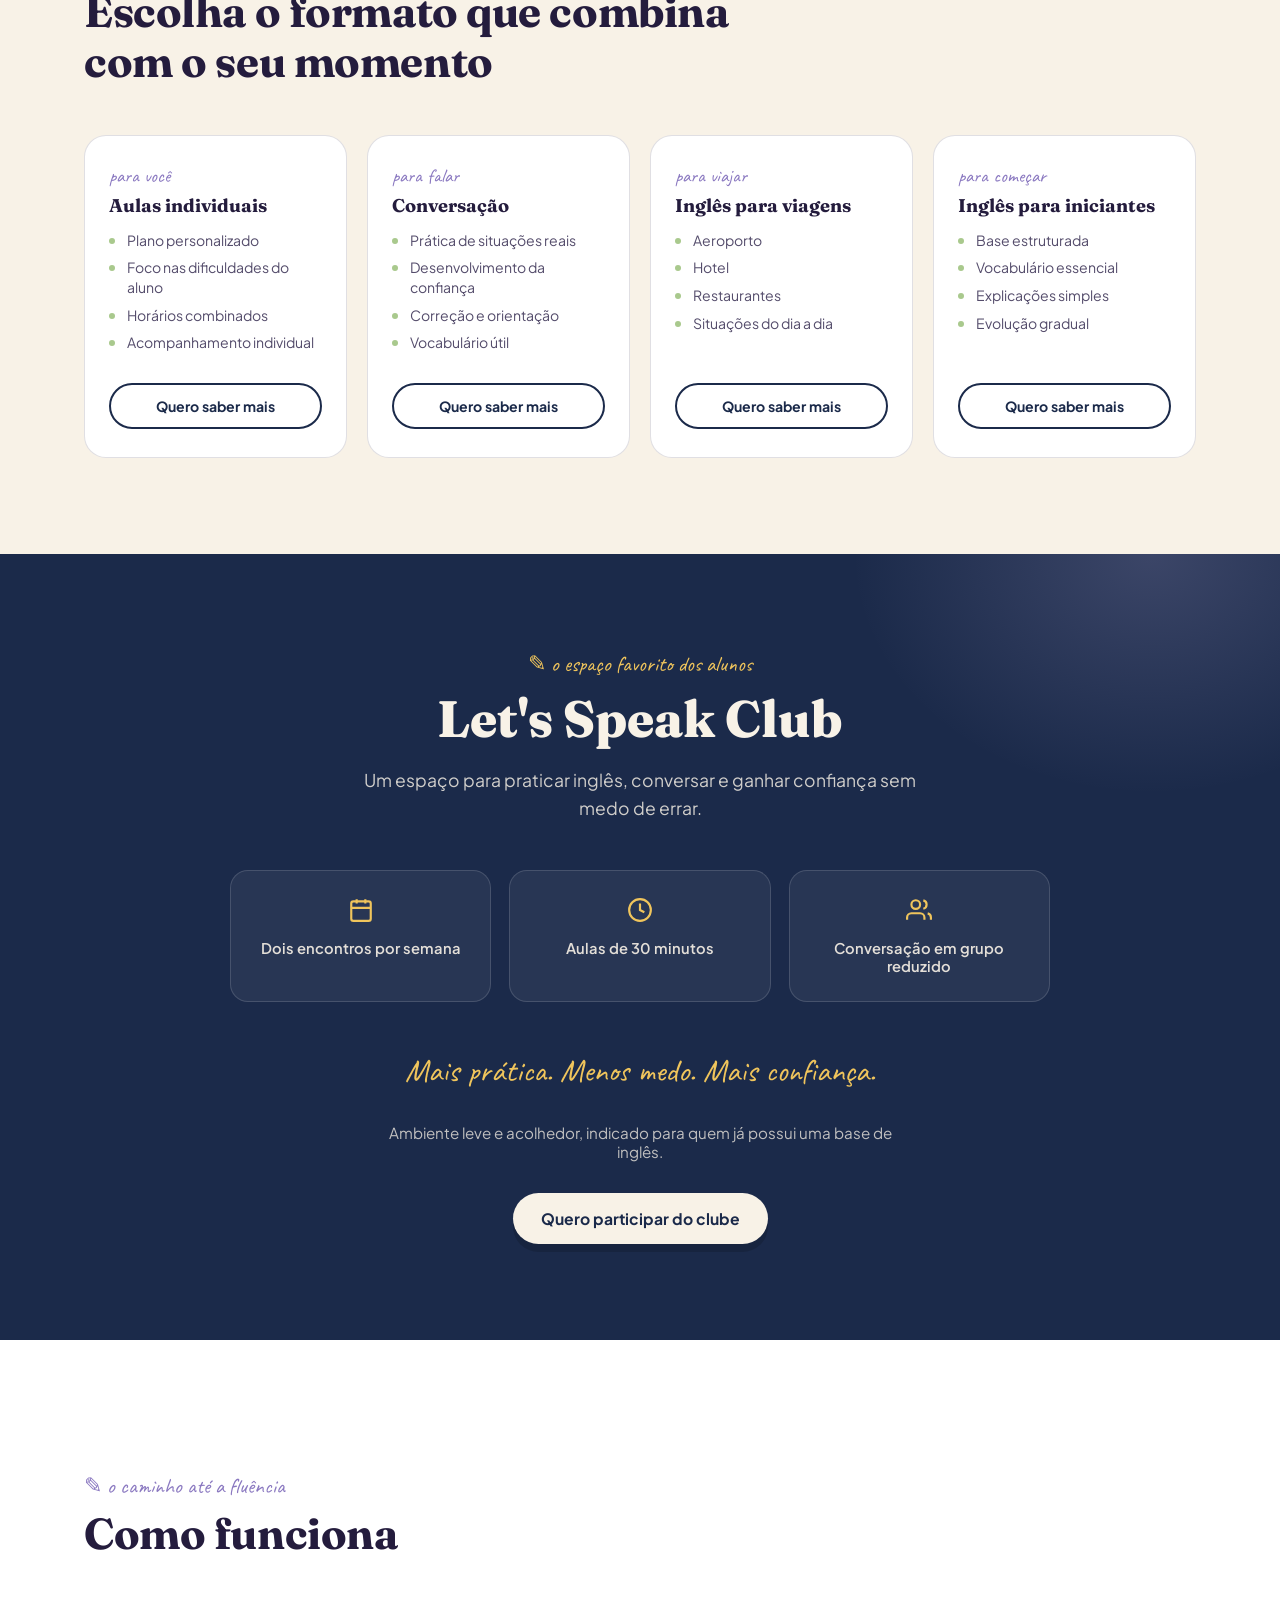
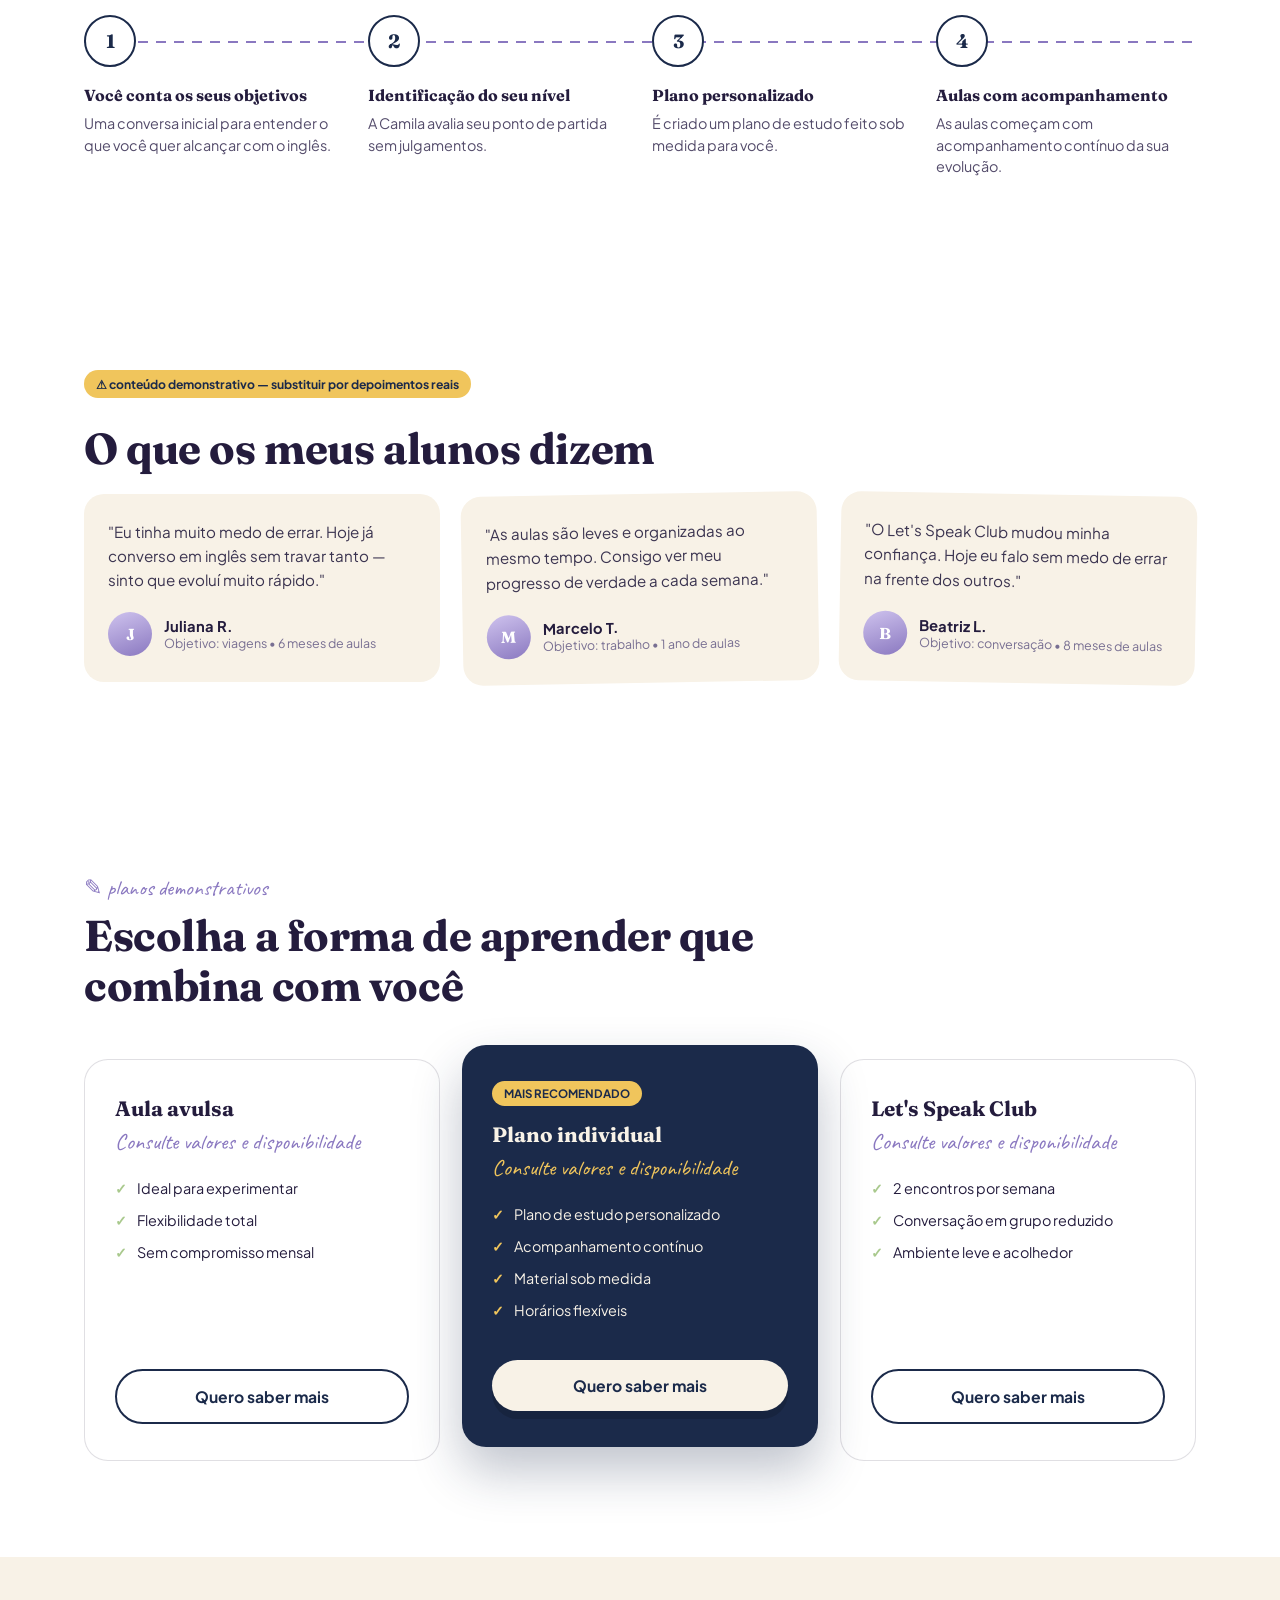
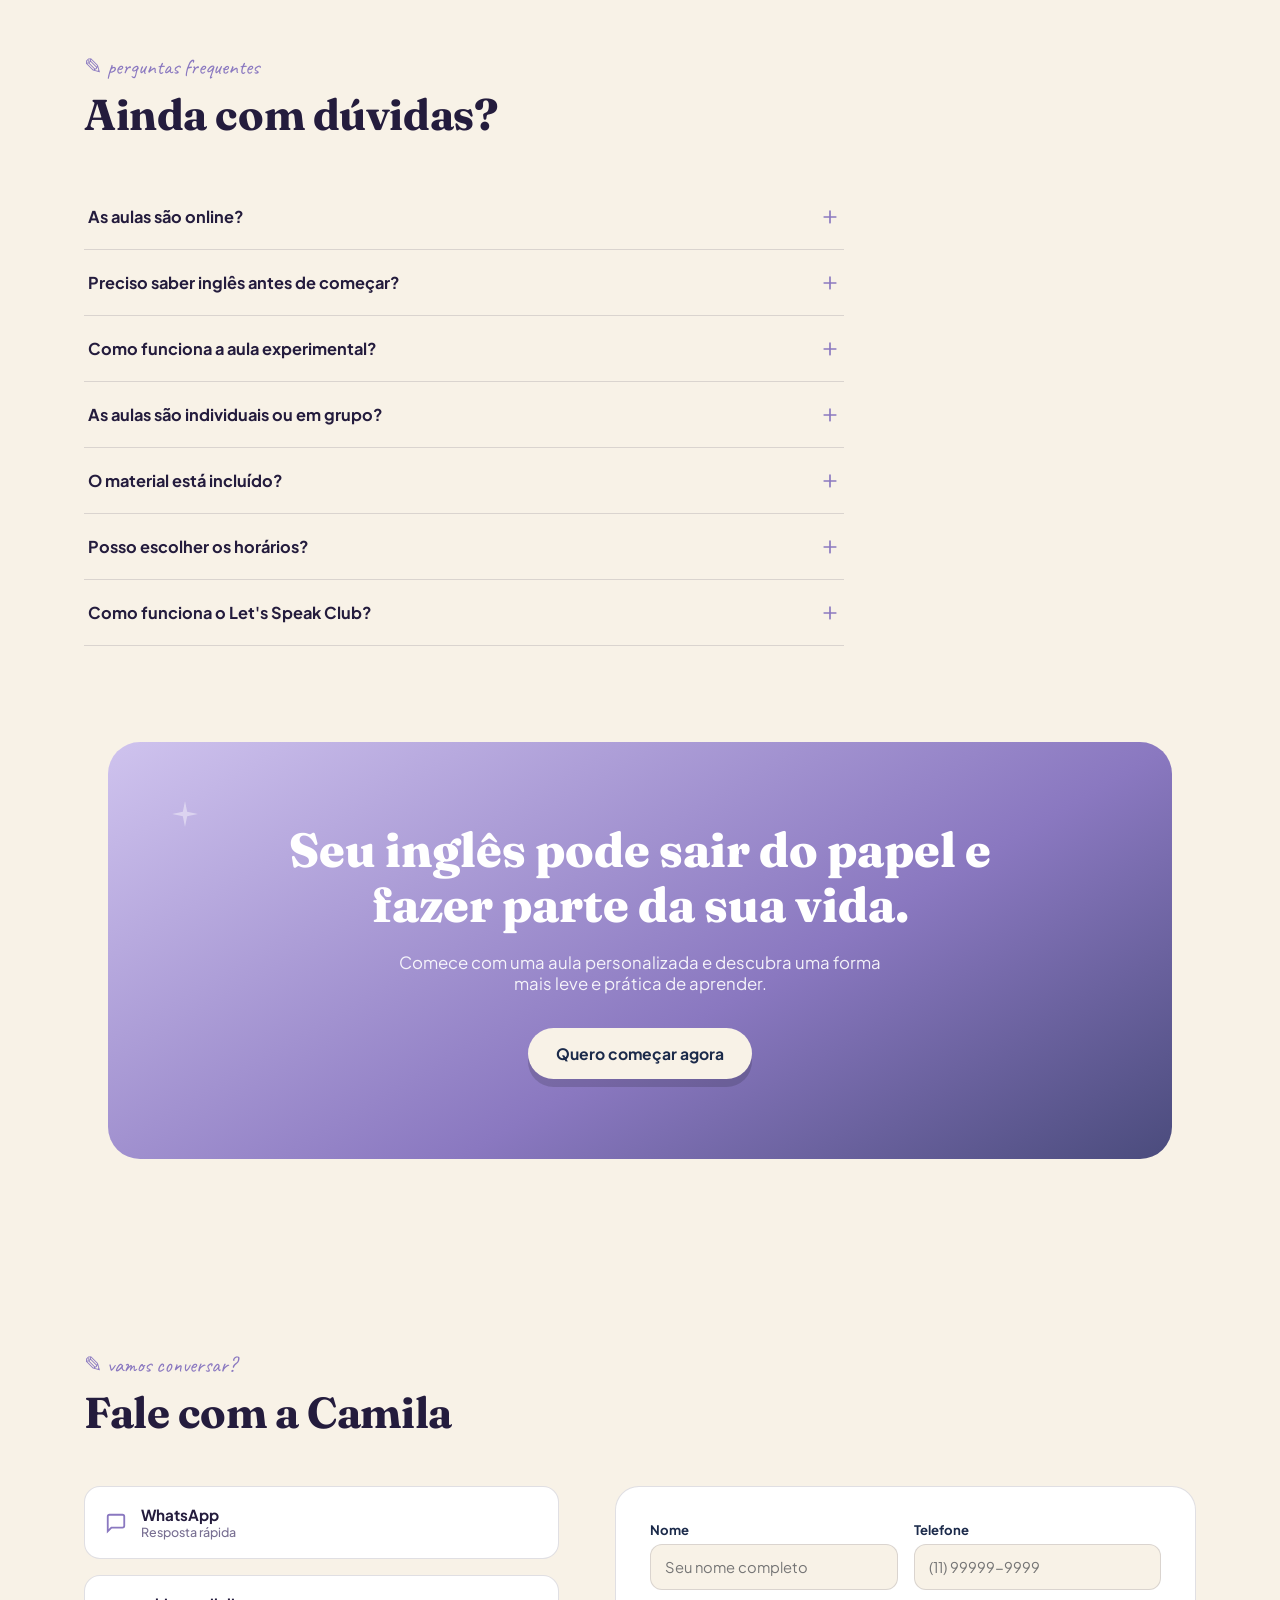
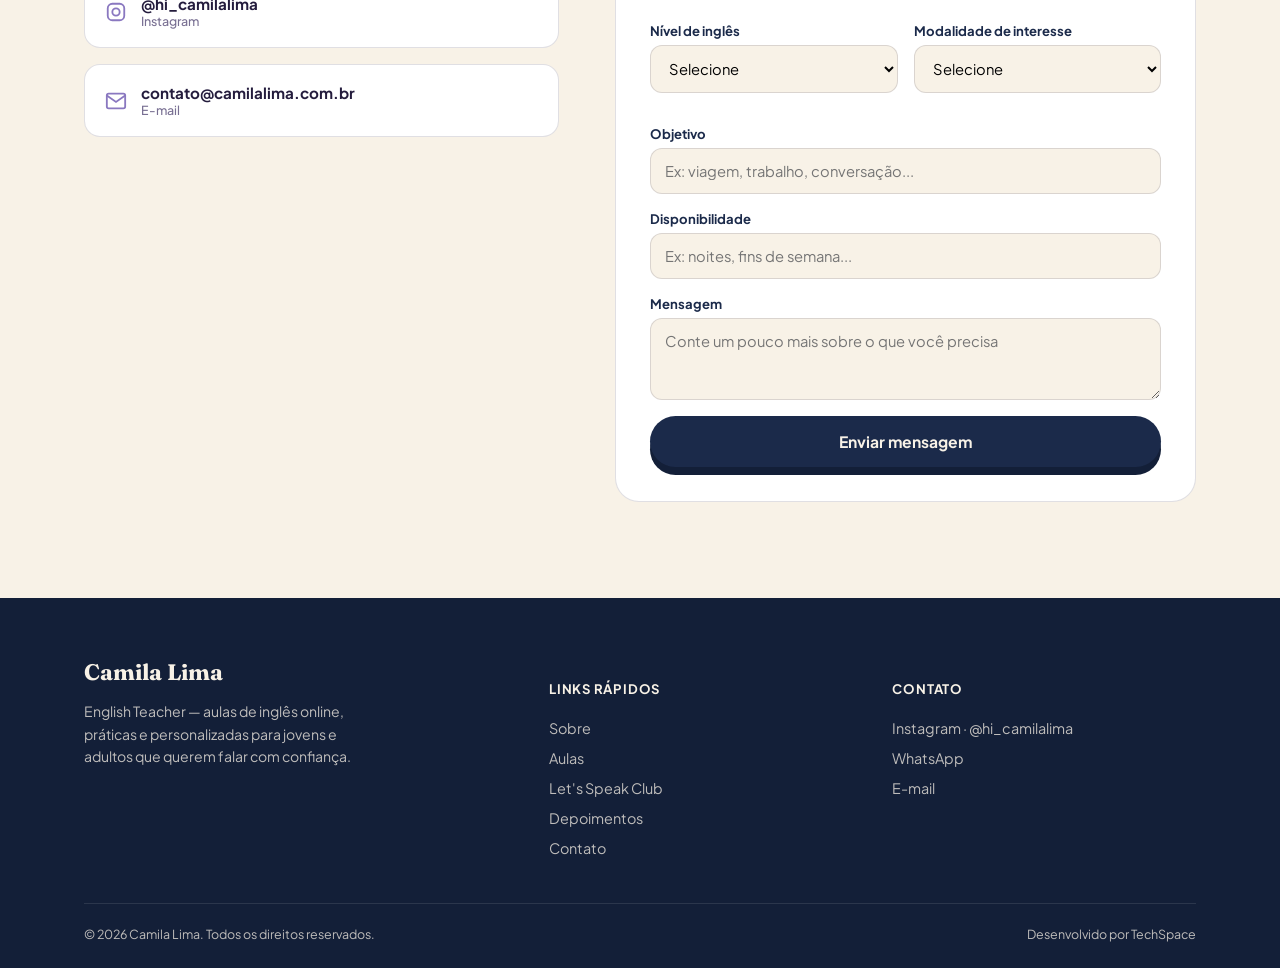
==== commit 60cbaca9: "new preview for a new cliente" ====
--- a/preview.html
+++ b/preview.html
@@ -3,966 +3,1179 @@
 <head>
 <meta charset="UTF-8">
 <meta name="viewport" content="width=device-width, initial-scale=1.0">
-<title>Tamiires Nails Designer</title>
+<title>Camila Lima — English Teacher | Aulas de Inglês Online</title>
+<meta name="description" content="Aulas de inglês online com Camila Lima. Metodologia prática, conversação real e o Let's Speak Club para você finalmente falar inglês com confiança.">
 <link rel="preconnect" href="https://fonts.googleapis.com">
-<link href="https://fonts.googleapis.com/css2?family=Fraunces:ital,opsz,wght@0,9..144,400;0,9..144,600;1,9..144,500;1,9..144,600&family=Manrope:wght@400;500;600;700;800&display=swap" rel="stylesheet">
+<link rel="preconnect" href="https://fonts.gstatic.com" crossorigin>
+<link href="https://fonts.googleapis.com/css2?family=Fraunces:ital,opsz,wght@0,9..144,400;0,9..144,600;0,9..144,700;0,9..144,900;1,9..144,500&family=Plus+Jakarta+Sans:wght@400;500;600;700;800&family=Caveat:wght@500;600;700&display=swap" rel="stylesheet">
 <style>
-  :root{
-    --blush:#FCE6E1;
-    --blush-2:#F9E2DB;
-    --blush-light:#FFF1EF;
-    --espresso:#3A2620;
-    --espresso-soft:#6B5148;
-    --magenta:#D6336C;
-    --coral:#F2765A;
-    --rose:#D77A8A;
-    --pearl:#F8E5E6;
-    --gold:#C79A56;
-    --grad: linear-gradient(115deg, #F2765A 0%, #D6336C 45%, #A63D8F 75%, #C79A56 100%);
-    --card: #FFFFFF;
-    --line: rgba(58,38,32,0.12);
-    --shadow: 0 20px 50px rgba(58,38,32,0.10);
-  }
-  *{margin:0;padding:0;box-sizing:border-box;}
-  html{scroll-behavior:smooth;}
-  body{
-    font-family:'Manrope', sans-serif;
-    background:linear-gradient(180deg, #fff8f6 0%, #fde9e1 35%, #fff 100%);
-    color:var(--espresso);
-    line-height:1.6;
-    overflow-x:hidden;
-  }
-  h1,h2,h3,.display{
-    font-family:'Fraunces', serif;
-    font-weight:700;
-    letter-spacing:-0.02em;
-    color:var(--espresso);
-  }
-  a{color:inherit;text-decoration:none;}
-  img{max-width:100%;display:block;}
-  .wrap{max-width:1180px;margin:0 auto;padding:0 32px;}
-  @media(max-width:600px){ .wrap{padding:0 20px;} }
-  .eyebrow{
-    font-size:12px;
-    letter-spacing:0.18em;
-    text-transform:uppercase;
-    font-weight:700;
-    color:var(--magenta);
-    display:flex;
-    align-items:center;
-    gap:10px;
-  }
-  .eyebrow::before{
-    content:"";
-    width:22px;height:2px;
-    background:var(--grad);
-    display:inline-block;
-    border-radius:2px;
-  }
-
-  /* nail-tip shape: rounded almond top, used for photo frames */
-  .nail-frame{
-    border-radius: 50% 50% 18px 18px / 60% 60% 18px 18px;
-    overflow:hidden;
-    position:relative;
-    box-shadow:0 24px 54px rgba(58,38,32,0.12);
-    border:1px solid rgba(255,255,255,0.65);
-    background:#fff;
-  }
-  .nail-frame img{width:100%;height:100%;object-fit:cover;}
-
-  /* ---------- HEADER ---------- */
-  header{
-    position:sticky; top:0; z-index:50;
-    background:rgba(251,239,234,0.88);
-    backdrop-filter: blur(10px);
-    border-bottom:1px solid var(--line);
-  }
-  .nav{
-    display:flex;align-items:center;justify-content:space-between;
-    padding:18px 0;
-  }
-  .logo{
-    font-family:'Fraunces', serif;
-    font-size:22px;
-    font-weight:600;
-  }
-  .logo span{
-    background:var(--grad);
-    -webkit-background-clip:text;
-    background-clip:text;
-    color:transparent;
-  }
-  .nav-links{display:flex;gap:34px;font-size:14px;font-weight:600;}
-  .nav-links a{opacity:0.9;color:var(--espresso-soft);transition:color .2s, opacity .2s;}
-  .nav-links a:hover{opacity:1;color:var(--magenta);}
-  .nav-cta{
-    background:linear-gradient(135deg, var(--magenta), var(--coral));
-    color:#fff;
-    padding:12px 26px;
-    border-radius:999px;
-    font-size:13px;
-    font-weight:700;
-    display:flex;align-items:center;gap:10px;
-    white-space:nowrap;
-    box-shadow:0 18px 40px rgba(214,51,108,0.22);
-  }
-  .nav-right{display:flex; align-items:center; gap:14px;}
-  .hamburger{
-    display:none;
-    width:40px;height:40px;
-    border-radius:10px;
-    border:1.5px solid var(--line);
-    background:none;
-    align-items:center; justify-content:center;
-    flex-direction:column; gap:4px;
-    cursor:pointer;
-  }
-  .hamburger span{width:18px;height:2px;background:var(--espresso);border-radius:2px;}
-  .mobile-menu{
-    display:none;
-    flex-direction:column;
-    gap:2px;
-    padding:8px 0 18px;
-    border-top:1px solid var(--line);
-  }
-  .mobile-menu a{
-    padding:14px 4px;
-    font-size:15px;
-    font-weight:700;
-    border-bottom:1px solid var(--line);
-  }
-  .mobile-menu.open{display:flex;}
-  @media(max-width:860px){
-    .nav-links{display:none;}
-    .hamburger{display:flex;}
-    .nav-cta span.txt{display:none;}
-  }
-
-  /* ---------- HERO ---------- */
-  .hero{
-    position:relative;
-    padding:100px 0 120px;
-    overflow:hidden;
-    background:rgba(255,255,255,0.78);
-  }
-  .hero::before{
-    content:"";
-    position:absolute;
-    top:-180px; right:-220px;
-    width:560px;height:560px;
-    background:var(--grad);
-    filter:blur(90px);
-    opacity:0.18;
-    border-radius:50%;
-    z-index:0;
-  }
-  .hero::after{
-    content:"";
-    position:absolute;
-    bottom:-140px; left:-120px;
-    width:360px; height:360px;
-    background:radial-gradient(circle, rgba(255,243,241,0.95) 0%, rgba(251,239,234,0.15) 100%);
-    border-radius:50%;
-    z-index:0;
-  }
-  .hero-grid{
-    position:relative; z-index:1;
-    display:grid;
-    grid-template-columns:1.05fr 0.95fr;
-    gap:64px;
-    align-items:center;
-  }
-  .hero h1{
-    font-size:clamp(44px, 6vw, 72px);
-    line-height:1.02;
-    margin:18px 0 24px;
-  }
-  .hero h1 em{
-    font-style:italic;
-    background:var(--grad);
-    -webkit-background-clip:text;
-    background-clip:text;
-    color:transparent;
-  }
-  .hero p.lead{
-    font-size:18px;
-    color:var(--espresso-soft);
-    max-width:520px;
-    margin-bottom:36px;
-  }
-  .hero-actions{display:flex;gap:16px;flex-wrap:wrap;align-items:center;}
-  .btn-primary{
-    background:var(--grad);
-    color:#fff;
-    padding:16px 34px;
-    border-radius:100px;
-    font-weight:700;
-    font-size:15px;
-    display:inline-flex;
-    align-items:center;
-    gap:10px;
-    box-shadow:0 18px 42px rgba(214,51,108,0.22);
-    transition:transform .2s ease, box-shadow .2s ease;
-  }
-  .btn-primary:hover{transform:translateY(-2px); box-shadow:0 24px 56px rgba(214,51,108,0.26);}
-  .btn-ghost{
-    padding:16px 30px;
-    border-radius:100px;
-    font-weight:700;
-    font-size:15px;
-    border:1.5px solid rgba(214,51,108,0.3);
-    color:var(--magenta);
-    background:rgba(255,255,255,0.9);
-  }
-  .hero-stats{
-    display:flex; gap:30px;
-    margin-top:44px;
-    padding-top:30px;
-    border-top:1px solid rgba(58,38,32,0.12);
-    max-width:520px;
-  }
-  .hero-stats div b{
-    color:var(--espresso);
-  }
-  .hero-stats div span{
-    color:var(--espresso-soft);
-  }
-  .hero-stats div b{
-    font-family:'Fraunces',serif;
-    font-size:24px;
-    display:block;
-  }
-  .hero-stats div span{font-size:12.5px; color:var(--espresso-soft);}
-
-  .hero-visual{
-    position:relative;
-    display:grid;
-    grid-template-columns:1fr 1fr;
-    gap:18px;
-  }
-  .hero-visual .nail-frame:nth-child(1){grid-column:1/2; grid-row:1/3; aspect-ratio:3/4.3;}
-  .hero-visual .nail-frame:nth-child(2){aspect-ratio:1/1; margin-top:36px;}
-  .hero-visual .nail-frame:nth-child(3){aspect-ratio:1/1.05;}
-  .badge-float{
-    position:absolute;
-    bottom:-22px; left:20px;
-    background:#fff;
-    padding:14px 18px;
-    border-radius:16px;
-    box-shadow:var(--shadow);
-    display:flex;
-    align-items:center;
-    gap:12px;
-    font-size:13px;
-    font-weight:700;
-    z-index:2;
-  }
-  .badge-dot{
-    width:10px;height:10px;border-radius:50%;
-    background:var(--grad);
-  }
-
-  /* placeholder art for photos (no real photos available) */
-  .ph{ width:100%;height:100%; }
-  .ph1{background:linear-gradient(160deg,#f6d9c9,#e8b7a5 40%,#c98a76);}
-  .ph2{background:linear-gradient(160deg,#f1c7cf,#d6336c 70%);}
-  .ph3{background:linear-gradient(160deg,#e9d3ae,#c79a56 70%);}
-  .ph4{background:linear-gradient(160deg,#f2765a,#a63d8f);}
-  .ph-mark{
-    position:absolute; inset:0;
-    display:flex; align-items:flex-end; justify-content:flex-start;
-    padding:14px;
-    font-size:10.5px; font-weight:700; letter-spacing:.04em;
-    color:rgba(255,255,255,0.85);
-  }
-
-  /* ---------- VIDEO INTRO ---------- */
-  .video-section{
-    padding:80px 0 96px;
-    background:rgba(251,239,234,0.72);
-  }
-  .video-layout{
-    display:grid;
-    grid-template-columns:1.05fr 0.95fr;
-    gap:60px;
-    align-items:center;
-  }
-  .video-copy{
-    max-width:560px;
-    display:flex;
-    flex-direction:column;
-    justify-content:center;
-    gap:28px;
-  }
-  .video-copy .sec-head{margin-bottom:0;}
-  .video-copy .sec-head h2{
-    color:var(--espresso);
-    font-size:clamp(34px, 4vw, 46px);
-    line-height:1.05;
-    margin-top:12px;
-  }
-  .video-copy .sec-head p{
-    color:var(--espresso-soft);
-    font-size:16px;
-    max-width:520px;
-  }
-  .bio-text{
-    background:#fff;
-    border:1px solid rgba(58,38,32,0.08);
-    border-radius:28px;
-    padding:32px 30px;
-    color:var(--espresso);
-    line-height:1.85;
-    box-shadow:0 24px 56px rgba(58,38,32,0.08);
-  }
-  .bio-text p{
-    margin-bottom:18px;
-  }
-  .bio-text p:first-child{
-    font-size:13px;
-    font-weight:700;
-    letter-spacing:0.24em;
-    text-transform:uppercase;
-    color:var(--magenta);
-    margin-bottom:10px;
-  }
-  .bio-text p:nth-child(2){
-    font-size:24px;
-    font-weight:700;
-    margin-bottom:18px;
-    color:var(--espresso);
-  }
-  .bio-text p:nth-child(3),
-  .bio-text p:nth-child(4){
-    font-size:15.5px;
-    color:var(--espresso-soft);
-    margin-bottom:16px;
-  }
-  .bio-text p:last-child{margin-bottom:0;}
-  .phone-frame{
-    position:relative;
-    width:min(340px, 84vw);
-    aspect-ratio:9/17;
-    margin:0 auto;
-    border-radius:44px;
-    padding:14px;
-    background:linear-gradient(180deg, rgba(26,26,26,0.92), rgba(33,33,33,1));
-    box-shadow:0 30px 70px rgba(58,38,32,0.18);
-  }
-  .phone-screen{
-    position:relative;
-    width:100%;height:100%;
-    border-radius:34px;
-    overflow:hidden;
-    background:linear-gradient(160deg, #ffdce4 0%, #f5b8c7 42%, #d16388 78%);
-    background-size:220% 220%;
-    animation: shimmer 10s ease-in-out infinite;
-  }
-  @keyframes shimmer{
-    0%{background-position:0% 25%;}
-    50%{background-position:100% 75%;}
-    100%{background-position:0% 25%;}
-  }
-  .phone-notch{
-    position:absolute; top:12px; left:50%; transform:translateX(-50%);
-    width:75px; height:16px; border-radius:12px;
-    background:rgba(255,255,255,0.16);
-    z-index:3;
-  }
-  .phone-caption{
-    position:absolute; bottom:18px; left:18px; right:18px;
-    z-index:3; color:#fff;
-    background:rgba(0,0,0,0.18);
-    border-radius:18px;
-    padding:16px 18px;
-    backdrop-filter:blur(6px);
-  }
-  .phone-caption b{font-size:15px; display:block; letter-spacing:0.01em;}
-  .phone-caption span{font-size:12.5px; opacity:0.85;}
-  .play-btn{
-    position:absolute; inset:0;
-    display:flex; align-items:center; justify-content:center;
-    z-index:2;
-  }
-  .play-btn .circle{
-    width:70px;height:70px;border-radius:50%;
-    background:rgba(255,255,255,0.22);
-    backdrop-filter:blur(4px);
-    border:1.5px solid rgba(255,255,255,0.65);
-    display:flex; align-items:center; justify-content:center;
-    transition:transform .2s ease;
-  }
-  .phone-frame:hover .circle{transform:scale(1.06);}
-  .play-btn svg{margin-left:3px;}
-  .rec-dot{
-    position:absolute; top:20px; right:18px; z-index:3;
-    display:flex; align-items:center; gap:8px;
-    font-size:11px; font-weight:700; color:#fff;
-    letter-spacing:0.08em;
-    background:rgba(0,0,0,0.22);
-    padding:8px 12px;
-    border-radius:999px;
-  }
-  .rec-dot i{
-    width:8px;height:8px;border-radius:50%; background:#ff6a6a;
-    display:inline-block;
-    animation: blink 1.6s infinite;
-  }
-  @keyframes blink{ 50%{opacity:0.25;} }
-  @media(max-width:860px){
-    .video-layout{grid-template-columns:1fr; gap:34px;}
-    .bio-text{padding:24px;}
-    .phone-frame{width:min(260px, 80vw);}
-  }
-
-  /* ---------- SECTION HEADERS ---------- */
-  section{padding:96px 0;}
-  .sec-head{max-width:620px; margin-bottom:56px;}
-  .sec-head h2{font-size:clamp(30px,3.6vw,42px); margin-top:14px;}
-  .sec-head p{color:var(--espresso-soft); margin-top:14px; font-size:15.5px;}
-
-  /* ---------- PORTFOLIO ---------- */
-  .portfolio-grid{
-    display:grid;
-    grid-template-columns:repeat(4, 1fr);
-    gap:18px;
-  }
-  .portfolio-grid .nail-frame{aspect-ratio:0.85/1; cursor:pointer; transition:transform .25s ease;}
-  .portfolio-grid .nail-frame:hover{transform:translateY(-6px);}
-  .portfolio-grid .nail-frame:nth-child(1){grid-row:span 2; aspect-ratio:0.72/1.7;}
-  @media(max-width:900px){
-    .portfolio-grid{grid-template-columns:repeat(2,1fr);}
-    .portfolio-grid .nail-frame:nth-child(1){grid-row:span 1; aspect-ratio:0.85/1;}
-  }
-
-  /* ---------- SERVICES ---------- */
-  .services{background:var(--blush-2);}
-  .services-grid{
-    display:grid;
-    grid-template-columns:repeat(5,1fr);
-    gap:16px;
-  }
-  .service-card{
-    background:rgba(255,255,255,0.95);
-    border-radius:28px;
-    padding:30px 22px;
-    text-align:left;
-    box-shadow:0 24px 60px rgba(58,38,32,0.08);
-    transition:transform .25s ease, box-shadow .25s ease;
-    border:1px solid rgba(255,255,255,0.75);
-  }
-  .service-card:hover{transform:translateY(-6px); box-shadow:0 28px 72px rgba(58,38,32,0.12);}
-  .service-icon{
-    width:44px;height:44px;
-    border-radius:12px;
-    background:var(--grad);
-    display:flex;align-items:center;justify-content:center;
-    color:#fff; font-size:19px;
-    margin-bottom:18px;
-  }
-  .service-card h3{font-size:16.5px; margin-bottom:8px; font-weight:600;}
-  .service-card p{font-size:13px; color:var(--espresso-soft); line-height:1.5;}
-  @media(max-width:960px){ .services-grid{grid-template-columns:repeat(2,1fr);} }
-
-  /* ---------- TESTIMONIALS ---------- */
-  .testi-grid{
-    display:grid;
-    grid-template-columns:repeat(3,1fr);
-    gap:22px;
-  }
-  .testi-card{
-    background:rgba(255,255,255,0.95);
-    border-radius:28px;
-    padding:32px;
-    box-shadow:0 24px 52px rgba(58,38,32,0.10);
-    border:1px solid rgba(255,255,255,0.7);
-  }
-  .stars{color:var(--gold); font-size:15px; margin-bottom:16px; letter-spacing:2px;}
-  .testi-card p{font-size:14.5px; color:var(--espresso-soft); margin-bottom:22px;}
-  .testi-who{display:flex; align-items:center; gap:12px;}
-  .testi-avatar{
-    width:40px;height:40px;border-radius:50%;
-    background:var(--grad);
-  }
-  .testi-who b{font-size:13.5px; display:block;}
-  .testi-who span{font-size:12px; color:var(--espresso-soft);}
-  @media(max-width:900px){ .testi-grid{grid-template-columns:1fr;} }
-
-  /* ---------- INSTAGRAM STRIP ---------- */
-  .insta{
-    background:linear-gradient(180deg, #5c3b33 0%, #321d1a 100%);
-    color:#fff;
-  }
-  .insta .sec-head p{color:rgba(255,255,255,0.68);}
-  .insta .eyebrow{color:#F3B8B5;}
-  .insta .eyebrow::before{background:var(--grad);}
-  .insta-head{
-    display:flex; justify-content:space-between; align-items:flex-end;
-    flex-wrap:wrap; gap:20px;
-  }
-  .insta-follow{
-    display:inline-flex; align-items:center; gap:10px;
-    border:1.5px solid rgba(255,255,255,0.25);
-    padding:12px 22px; border-radius:100px;
-    font-size:13.5px; font-weight:700;
-  }
-  .insta-grid{
-    margin-top:40px;
-    display:grid;
-    grid-template-columns:repeat(6,1fr);
-    gap:12px;
-  }
-  .insta-grid .cell{
-    aspect-ratio:1/1;
-    border-radius:14px;
-    overflow:hidden;
-    position:relative;
-  }
-  @media(max-width:900px){ .insta-grid{grid-template-columns:repeat(3,1fr);} }
-
-  /* ---------- CONTACT ---------- */
-  .contact-grid{
-    display:grid;
-    grid-template-columns:0.9fr 1.1fr;
-    gap:60px;
-    align-items:flex-start;
-  }
-  .contact-info-item{
-    display:flex; gap:16px; align-items:flex-start;
-    padding:22px 0;
-    border-bottom:1px solid rgba(58,38,32,0.09);
-  }
-  .contact-info-item .ic{
-    width:42px;height:42px;border-radius:16px;
-    background:linear-gradient(135deg, var(--magenta), var(--coral));
-    display:flex;align-items:center;justify-content:center;
-    color:#fff; font-size:16px; flex-shrink:0;
-  }
-  .contact-info-item b{font-size:14.5px; display:block; margin-bottom:4px;}
-  .contact-info-item span{font-size:14px; color:var(--espresso-soft);}
-
-  form{
-    background:rgba(255,255,255,0.95);
-    border:1px solid rgba(255,255,255,0.75);
-    border-radius:30px;
-    padding:42px;
-    box-shadow:0 24px 60px rgba(58,38,32,0.08);
-  }
-  .form-row{display:grid; grid-template-columns:1fr 1fr; gap:16px;}
-  label{font-size:12.5px; font-weight:700; display:block; margin-bottom:8px; margin-top:16px;}
-  input, textarea, select{
-    width:100%;
-    border:1.5px solid var(--line);
-    background:var(--blush);
-    border-radius:12px;
-    padding:13px 15px;
-    font-family:inherit;
-    font-size:14px;
-    color:var(--espresso);
-  }
-  input:focus, textarea:focus, select:focus{
-    outline:2px solid var(--magenta);
-    outline-offset:1px;
-  }
-  textarea{resize:vertical; min-height:100px;}
-  .form-submit{
-    margin-top:24px;
-    width:100%;
-    background:var(--grad);
-    color:#fff;
-    border:none;
-    padding:16px;
-    border-radius:100px;
-    font-weight:700;
-    font-size:14.5px;
-    cursor:pointer;
-  }
-  @media(max-width:900px){
-    .contact-grid{grid-template-columns:1fr;}
-    .form-row{grid-template-columns:1fr;}
-  }
-
-  /* ---------- WHATSAPP FLOAT ---------- */
-  .wa-float{
-    position:fixed;
-    bottom:26px; right:26px;
-    width:60px;height:60px;
-    border-radius:50%;
-    background:linear-gradient(135deg, var(--magenta), var(--coral));
-    display:flex;align-items:center;justify-content:center;
-    box-shadow:0 18px 46px rgba(214,51,108,0.24);
-    z-index:60;
-    animation: pulse 2.6s infinite;
-  }
-  @keyframes pulse{
-    0%{box-shadow:0 0 0 0 rgba(214,51,108,0.24);}
-    70%{box-shadow:0 0 0 20px rgba(214,51,108,0);}
-    100%{box-shadow:0 0 0 0 rgba(214,51,108,0);}
-  }
-
-  /* ---------- FOOTER ---------- */
-  footer{
-    background:linear-gradient(180deg, #34221f 0%, #1e1411 100%);
-    color:rgba(255,255,255,0.78);
-    padding:54px 0 30px;
-  }
-  .footer-top{
-    display:flex; justify-content:space-between; flex-wrap:wrap; gap:30px;
-    padding-bottom:34px;
-    border-bottom:1px solid rgba(255,255,255,0.12);
-  }
-  .footer-logo{font-family:'Fraunces',serif; font-size:24px; color:#fff; margin-bottom:10px;}
-  .footer-logo span{opacity:0.7;}
-  .foot-social{display:flex; gap:14px;}
-  .foot-social a{
-    width:44px;height:44px;border-radius:50%;
-    border:1.5px solid rgba(255,255,255,0.18);
-    display:flex; align-items:center; justify-content:center;
-    font-size:16px; color:#fff;
-    background:rgba(255,255,255,0.05);
-    transition:transform .2s ease, background .2s ease;
-  }
-  .foot-social a:hover{transform:translateY(-2px); background:rgba(255,255,255,0.12);}
-  .footer-bottom{
-    display:flex; justify-content:space-between; flex-wrap:wrap; gap:10px;
-    padding-top:24px;
-    font-size:12.5px;
-  }
-  .disclaimer{
-    text-align:center;
-    font-size:11.5px;
-    color:rgba(255,255,255,0.45);
-    margin-top:18px;
-  }
-
-  @media(max-width:900px){
-    .hero-grid{grid-template-columns:1fr;}
-    .hero-visual{margin-top:40px;}
-    .services-grid{grid-template-columns:repeat(2,1fr);}
-  }
-  @media(prefers-reduced-motion: reduce){
-    *{animation:none !important; transition:none !important;}
-  }
-
-  /* ---------- MOBILE TIGHTENING ---------- */
-  @media(max-width:600px){
-    section{padding:56px 0;}
-    .hero{padding:44px 0 56px;}
-    .video-section{padding:44px 0 56px;}
-    .sec-head{margin-bottom:34px;}
-    .hero-stats{gap:22px; flex-wrap:wrap;}
-    .hero-actions .btn-primary, .hero-actions .btn-ghost{
-      width:100%; justify-content:center; text-align:center;
-    }
-    .hero-actions{flex-direction:column; align-items:stretch;}
-    .badge-float{
-      position:static;
-      margin-top:16px;
-      width:fit-content;
-    }
-    .hero-visual{grid-template-columns:1fr 1fr; gap:12px;}
-    .hero-visual .nail-frame:nth-child(2){margin-top:0;}
-    form{padding:26px 22px;}
-    .service-card{padding:22px 18px;}
-    .insta-grid{grid-template-columns:repeat(3,1fr); gap:8px;}
-    .footer-top{flex-direction:column;}
-  }
+/* ===================== TOKENS ===================== */
+:root{
+  --navy:#1B2A4A;
+  --navy-deep:#131F38;
+  --lilac:#CFC3EE;
+  --lilac-soft:#E9E2FA;
+  --purple:#8A78C0;
+  --cream:#F8F2E7;
+  --white:#FFFFFF;
+  --ink:#241C3D;
+  --green:#A9C98D;
+  --yellow:#F0C55C;
+  --line: rgba(36,28,61,0.14);
+
+  --display: "Fraunces", serif;
+  --body: "Plus Jakarta Sans", sans-serif;
+  --hand: "Caveat", cursive;
+
+  --radius: 22px;
+  --container: 1160px;
+}
+
+*,*::before,*::after{box-sizing:border-box;}
+html{scroll-behavior:smooth;}
+body{
+  margin:0;
+  font-family:var(--body);
+  color:var(--ink);
+  background:var(--cream);
+  overflow-x:hidden;
+  -webkit-font-smoothing:antialiased;
+}
+img{max-width:100%;display:block;}
+a{color:inherit;text-decoration:none;}
+ul{margin:0;padding:0;list-style:none;}
+button{font-family:inherit;cursor:pointer;border:none;background:none;}
+h1,h2,h3,h4{font-family:var(--display);margin:0;}
+p{margin:0;}
+.container{max-width:var(--container);margin:0 auto;padding:0 24px;}
+.eyebrow{
+  font-family:var(--hand);
+  font-size:1.35rem;
+  color:var(--purple);
+  display:inline-flex;
+  align-items:center;
+  gap:8px;
+  margin-bottom:10px;
+}
+.eyebrow svg{flex-shrink:0;}
+.section{padding:96px 0;position:relative;}
+.section-title{
+  font-size:clamp(1.9rem,4vw,2.7rem);
+  font-weight:700;
+  line-height:1.15;
+  letter-spacing:-0.01em;
+  max-width:720px;
+}
+.section-sub{
+  font-size:1.05rem;
+  color:#4A4260;
+  max-width:560px;
+  margin-top:14px;
+  line-height:1.6;
+}
+.btn{
+  display:inline-flex;
+  align-items:center;
+  gap:8px;
+  padding:16px 28px;
+  border-radius:100px;
+  font-weight:700;
+  font-size:0.98rem;
+  transition:transform .25s ease, box-shadow .25s ease;
+}
+.btn-primary{
+  background:var(--navy);
+  color:var(--cream);
+  box-shadow:0 8px 0 0 var(--navy-deep);
+}
+.btn-primary:hover{transform:translateY(-2px);box-shadow:0 10px 0 0 var(--navy-deep);}
+.btn-primary:active{transform:translateY(4px);box-shadow:0 4px 0 0 var(--navy-deep);}
+.btn-outline{
+  border:2px solid var(--navy);
+  color:var(--navy);
+  background:transparent;
+}
+.btn-outline:hover{background:var(--navy);color:var(--cream);}
+.btn-light{
+  background:var(--lilac);
+  color:var(--navy);
+}
+.btn-light:hover{background:var(--white);}
+.btn-cream{background:var(--cream);color:var(--navy);box-shadow:0 8px 0 0 rgba(0,0,0,0.15);}
+.btn-cream:hover{transform:translateY(-2px);}
+
+.scribble-underline{position:relative;white-space:normal;}
+.scribble-underline svg{
+  position:absolute;left:0;bottom:-10px;width:100%;height:14px;
+}
+
+/* ===================== HEADER ===================== */
+header{
+  position:fixed;top:0;left:0;right:0;
+  z-index:1000;
+  background:rgba(248,242,231,0.0);
+  transition:background .3s ease, box-shadow .3s ease, padding .3s ease;
+  padding:22px 0;
+}
+header.scrolled{
+  background:rgba(248,242,231,0.92);
+  backdrop-filter:blur(10px);
+  box-shadow:0 4px 20px rgba(27,42,74,0.08);
+  padding:14px 0;
+}
+.header-inner{
+  display:flex;align-items:center;justify-content:space-between;
+}
+.logo{
+  display:flex;flex-direction:column;line-height:1;
+}
+.logo-name{font-family:var(--display);font-weight:700;font-size:1.4rem;color:var(--navy);}
+.logo-tag{font-family:var(--hand);font-size:1.05rem;color:var(--purple);margin-top:2px;}
+.nav-desktop{display:flex;align-items:center;gap:34px;}
+.nav-desktop a{font-weight:600;font-size:0.94rem;color:var(--ink);position:relative;padding:4px 0;}
+.nav-desktop a::after{
+  content:"";position:absolute;bottom:0;left:0;width:0;height:2px;background:var(--purple);
+  transition:width .25s ease;
+}
+.nav-desktop a:hover::after{width:100%;}
+.nav-cta{display:flex;align-items:center;gap:16px;}
+.nav-cta .btn-primary{padding:12px 22px;font-size:0.9rem;}
+.burger{
+  display:none;flex-direction:column;gap:5px;width:30px;padding:6px 0;
+}
+.burger span{height:2px;background:var(--navy);border-radius:2px;transition:.3s;}
+.mobile-menu{
+  position:fixed;top:0;right:-100%;width:82%;max-width:340px;height:100vh;
+  background:var(--navy);z-index:1100;transition:right .35s ease;
+  padding:32px 26px;display:flex;flex-direction:column;gap:6px;
+}
+.mobile-menu.open{right:0;}
+.mobile-menu a{color:var(--cream);font-size:1.15rem;font-weight:600;padding:14px 4px;border-bottom:1px solid rgba(255,255,255,0.12);}
+.mobile-menu .btn{margin-top:18px;justify-content:center;}
+.menu-close{align-self:flex-end;color:var(--cream);font-size:1.6rem;margin-bottom:10px;}
+.overlay{position:fixed;inset:0;background:rgba(19,31,56,0.5);z-index:1050;opacity:0;pointer-events:none;transition:opacity .3s ease;}
+.overlay.open{opacity:1;pointer-events:auto;}
+
+/* ===================== HERO ===================== */
+.hero{
+  padding:170px 0 90px;
+  position:relative;
+  overflow:hidden;
+  background:
+    radial-gradient(600px 400px at 88% 10%, rgba(207,195,238,0.55), transparent 60%),
+    radial-gradient(500px 380px at 5% 90%, rgba(240,197,92,0.18), transparent 60%);
+}
+.hero-grid{
+  display:grid;grid-template-columns:1.05fr 0.95fr;gap:56px;align-items:center;
+}
+.hero-badge-row{display:flex;gap:10px;flex-wrap:wrap;margin-top:28px;}
+.pill{
+  display:inline-flex;align-items:center;gap:6px;
+  background:var(--white);border:1px solid var(--line);
+  padding:8px 14px;border-radius:100px;font-size:0.8rem;font-weight:600;color:var(--navy);
+}
+.pill .dot{width:6px;height:6px;border-radius:50%;background:var(--green);}
+.hero h1{
+  font-size:clamp(2.3rem,5.2vw,3.6rem);
+  font-weight:800;
+  line-height:1.08;
+  letter-spacing:-0.02em;
+  color:var(--navy);
+}
+.hero h1 em{
+  font-style:italic;font-weight:500;color:var(--purple);
+}
+.hero-sub{
+  font-size:1.12rem;color:#463F5C;margin-top:20px;max-width:480px;line-height:1.65;
+}
+.hero-ctas{display:flex;gap:14px;flex-wrap:wrap;margin-top:32px;}
+.hero-hand{
+  font-family:var(--hand);font-size:1.5rem;color:var(--navy);margin-top:26px;
+  display:flex;align-items:center;gap:8px;
+}
+.hero-photo-wrap{position:relative;display:flex;justify-content:center;}
+.polaroid{
+  background:var(--white);
+  padding:18px 18px 60px;
+  border-radius:8px;
+  box-shadow:0 24px 50px rgba(27,42,74,0.22);
+  transform:rotate(-4deg);
+  width:min(360px,90%);
+  position:relative;
+  z-index:2;
+}
+.polaroid-photo{
+  aspect-ratio:4/5;border-radius:4px;overflow:hidden;
+  background:linear-gradient(155deg,var(--lilac) 0%, var(--purple) 55%, var(--navy) 120%);
+  display:flex;align-items:center;justify-content:center;position:relative;
+}
+.polaroid-photo .monogram{
+  font-family:var(--display);font-size:5.4rem;font-weight:700;color:rgba(255,255,255,0.92);
+}
+.polaroid-cap{
+  font-family:var(--hand);font-size:1.3rem;color:var(--navy);
+  position:absolute;bottom:16px;left:0;right:0;text-align:center;
+}
+.tape{
+  position:absolute;width:90px;height:32px;
+  background:rgba(240,197,92,0.55);
+  top:-14px;left:50%;transform:translateX(-50%) rotate(-3deg);
+  z-index:3;box-shadow:0 4px 8px rgba(0,0,0,0.08);
+}
+.hero-sticker{
+  position:absolute;background:var(--white);border:1px solid var(--line);
+  border-radius:16px;padding:12px 16px;box-shadow:0 10px 26px rgba(27,42,74,0.15);
+  font-weight:700;font-size:0.85rem;display:flex;align-items:center;gap:8px;z-index:3;
+}
+.sticker-1{top:8%;left:-6%;transform:rotate(-6deg);}
+.sticker-2{bottom:6%;right:-8%;transform:rotate(5deg);}
+.star{position:absolute;color:var(--purple);opacity:.7;}
+
+/* ===================== PROBLEM SECTION ===================== */
+.problem{background:var(--white);}
+.problem-list{
+  margin-top:44px;display:grid;grid-template-columns:repeat(2,1fr);gap:18px;
+}
+.problem-item{
+  display:flex;gap:14px;align-items:flex-start;
+  background:var(--cream);border-radius:16px;padding:20px 22px;
+}
+.problem-item svg{flex-shrink:0;margin-top:3px;color:var(--purple);}
+.problem-item p{font-weight:600;font-size:0.98rem;line-height:1.5;}
+.problem-note{
+  margin-top:40px;padding:28px 30px;background:var(--navy);color:var(--cream);
+  border-radius:20px;font-size:1.1rem;line-height:1.6;font-weight:500;max-width:760px;
+}
+.problem-note strong{color:var(--yellow);}
+
+/* ===================== SOLUTION ===================== */
+.solution-grid{
+  margin-top:48px;display:grid;grid-template-columns:repeat(4,1fr);gap:20px;
+}
+.solution-card{
+  background:var(--white);border-radius:20px;padding:30px 24px;
+  border:1px solid var(--line);
+  transition:transform .25s ease, box-shadow .25s ease;
+}
+.solution-card:hover{transform:translateY(-6px);box-shadow:0 16px 34px rgba(27,42,74,0.1);}
+.solution-icon{
+  width:52px;height:52px;border-radius:14px;background:var(--lilac-soft);
+  display:flex;align-items:center;justify-content:center;color:var(--navy);margin-bottom:18px;
+}
+.solution-card h3{font-size:1.08rem;font-weight:700;margin-bottom:8px;}
+.solution-card p{font-size:0.92rem;color:#544C6B;line-height:1.55;}
+
+/* ===================== ABOUT ===================== */
+.about{background:var(--white);}
+.about-grid{display:grid;grid-template-columns:0.85fr 1.15fr;gap:60px;align-items:center;}
+.about-photo{
+  position:relative;
+  border-radius:28px;overflow:hidden;
+  aspect-ratio:3/4;
+  background:linear-gradient(160deg,var(--navy) 0%, var(--purple) 60%, var(--lilac) 130%);
+  display:flex;align-items:center;justify-content:center;
+}
+.about-photo .monogram{font-family:var(--display);font-size:7rem;color:rgba(255,255,255,0.9);}
+.about-badge{
+  position:absolute;bottom:18px;left:18px;background:var(--white);border-radius:14px;
+  padding:14px 18px;box-shadow:0 10px 26px rgba(0,0,0,0.12);
+}
+.about-badge b{display:block;font-size:1.5rem;font-family:var(--display);color:var(--navy);}
+.about-badge span{font-size:0.78rem;color:#655D7C;}
+.about-text p{font-size:1.05rem;line-height:1.75;color:#413A57;margin-bottom:18px;}
+.about-stats{
+  display:grid;grid-template-columns:repeat(2,1fr);gap:18px;margin-top:28px;
+}
+.stat{background:var(--cream);border-radius:16px;padding:18px 20px;}
+.stat b{font-family:var(--display);font-size:1.7rem;color:var(--navy);display:block;}
+.stat span{font-size:0.82rem;color:#655D7C;}
+
+/* ===================== MODALITIES ===================== */
+.modalities-grid{
+  margin-top:48px;display:grid;grid-template-columns:repeat(4,1fr);gap:20px;
+}
+.mod-card{
+  background:var(--white);border-radius:22px;padding:28px 24px;
+  display:flex;flex-direction:column;
+  border:1px solid var(--line);
+}
+.mod-card .mod-tag{
+  font-family:var(--hand);font-size:1.2rem;color:var(--purple);margin-bottom:6px;
+}
+.mod-card h3{font-size:1.15rem;font-weight:700;margin-bottom:14px;}
+.mod-card ul{margin-bottom:22px;flex-grow:1;}
+.mod-card li{
+  font-size:0.88rem;color:#544C6B;padding-left:18px;position:relative;margin-bottom:8px;line-height:1.4;
+}
+.mod-card li::before{
+  content:"";position:absolute;left:0;top:7px;width:6px;height:6px;border-radius:50%;background:var(--green);
+}
+.mod-card .btn{width:100%;justify-content:center;font-size:0.88rem;padding:12px 18px;}
+
+/* ===================== SPEAK CLUB ===================== */
+.speakclub{
+  background:var(--navy);color:var(--cream);position:relative;overflow:hidden;
+}
+.speakclub::before{
+  content:"";position:absolute;inset:0;
+  background:radial-gradient(500px 400px at 90% 0%, rgba(207,195,238,0.18), transparent 60%);
+}
+.speakclub-inner{position:relative;z-index:2;text-align:center;}
+.speakclub .eyebrow{color:var(--yellow);justify-content:center;}
+.speakclub h2{font-size:clamp(2.1rem,5vw,3.2rem);font-weight:800;}
+.speakclub-sub{font-size:1.1rem;color:rgba(248,242,231,0.82);max-width:600px;margin:16px auto 0;line-height:1.6;}
+.speakclub-feats{
+  display:grid;grid-template-columns:repeat(3,1fr);gap:18px;margin:48px 0;max-width:820px;margin-left:auto;margin-right:auto;
+}
+.feat-card{
+  background:rgba(255,255,255,0.06);border:1px solid rgba(255,255,255,0.14);
+  border-radius:18px;padding:26px 20px;
+}
+.feat-card svg{color:var(--yellow);margin-bottom:12px;}
+.feat-card p{font-size:0.92rem;color:rgba(248,242,231,0.9);font-weight:600;}
+.speakclub-highlight{
+  font-family:var(--hand);font-size:2rem;color:var(--yellow);margin:10px 0 32px;
+}
+
+/* ===================== HOW IT WORKS ===================== */
+.steps{margin-top:56px;position:relative;}
+.steps-line{
+  position:absolute;top:26px;left:0;right:0;height:2px;
+  background:repeating-linear-gradient(90deg,var(--purple) 0 10px, transparent 10px 18px);
+  z-index:0;
+}
+.steps-grid{display:grid;grid-template-columns:repeat(4,1fr);gap:24px;position:relative;z-index:1;}
+.step{text-align:left;}
+.step-num{
+  width:52px;height:52px;border-radius:50%;background:var(--white);border:2px solid var(--navy);
+  display:flex;align-items:center;justify-content:center;font-family:var(--display);font-weight:700;
+  font-size:1.2rem;color:var(--navy);margin-bottom:18px;
+}
+.step h4{font-size:1rem;font-weight:700;margin-bottom:8px;}
+.step p{font-size:0.9rem;color:#544C6B;line-height:1.5;}
+
+/* ===================== TESTIMONIALS ===================== */
+.testimonials{background:var(--white);}
+.demo-flag{
+  display:inline-flex;align-items:center;gap:8px;background:var(--yellow);color:var(--navy);
+  font-size:0.76rem;font-weight:700;padding:6px 12px;border-radius:100px;margin-bottom:26px;
+}
+.test-grid{display:grid;grid-template-columns:repeat(3,1fr);gap:22px;margin-top:20px;}
+.test-card{
+  background:var(--cream);border-radius:20px;padding:26px 24px;position:relative;
+}
+.test-card:nth-child(2){transform:rotate(-1deg);}
+.test-card:nth-child(3){transform:rotate(1deg);}
+.test-quote{font-size:0.95rem;line-height:1.6;color:#3B3450;margin-bottom:20px;}
+.test-person{display:flex;align-items:center;gap:12px;}
+.test-avatar{
+  width:44px;height:44px;border-radius:50%;background:linear-gradient(160deg,var(--lilac),var(--purple));
+  display:flex;align-items:center;justify-content:center;color:var(--white);font-weight:700;font-family:var(--display);
+}
+.test-name{font-weight:700;font-size:0.92rem;}
+.test-meta{font-size:0.78rem;color:#786F92;}
+
+/* ===================== PLANS ===================== */
+.plans-grid{display:grid;grid-template-columns:repeat(3,1fr);gap:22px;margin-top:48px;}
+.plan-card{
+  background:var(--white);border-radius:24px;padding:36px 30px;border:1px solid var(--line);
+  display:flex;flex-direction:column;
+}
+.plan-card.featured{
+  background:var(--navy);color:var(--cream);transform:translateY(-14px);
+  box-shadow:0 24px 50px rgba(27,42,74,0.28);border:none;
+}
+.plan-badge{
+  align-self:flex-start;background:var(--yellow);color:var(--navy);font-size:0.72rem;font-weight:700;
+  padding:5px 12px;border-radius:100px;margin-bottom:16px;
+}
+.plan-card h3{font-size:1.3rem;font-weight:700;margin-bottom:6px;}
+.plan-price{font-family:var(--hand);font-size:1.4rem;color:var(--purple);margin-bottom:22px;}
+.plan-card.featured .plan-price{color:var(--yellow);}
+.plan-card ul{margin-bottom:28px;flex-grow:1;}
+.plan-card li{
+  font-size:0.9rem;padding-left:22px;position:relative;margin-bottom:12px;line-height:1.4;
+}
+.plan-card li::before{content:"✓";position:absolute;left:0;color:var(--green);font-weight:700;}
+.plan-card.featured li::before{color:var(--yellow);}
+.plan-card .btn{justify-content:center;width:100%;}
+
+/* ===================== FAQ ===================== */
+.faq-list{max-width:760px;margin-top:44px;}
+.faq-item{border-bottom:1px solid var(--line);}
+.faq-q{
+  width:100%;display:flex;justify-content:space-between;align-items:center;
+  padding:22px 4px;font-weight:700;font-size:1.02rem;text-align:left;color:var(--ink);
+}
+.faq-q svg{flex-shrink:0;transition:transform .3s ease;color:var(--purple);}
+.faq-item.open .faq-q svg{transform:rotate(45deg);}
+.faq-a{max-height:0;overflow:hidden;transition:max-height .35s ease;}
+.faq-a-inner{padding:0 4px 22px;font-size:0.95rem;color:#544C6B;line-height:1.6;max-width:640px;}
+
+/* ===================== FINAL CTA ===================== */
+.final-cta{
+  background:linear-gradient(150deg,var(--lilac) 0%, var(--purple) 60%, var(--navy) 130%);
+  color:var(--white);text-align:center;border-radius:32px;margin:0 24px;
+  padding:80px 30px;position:relative;overflow:hidden;
+}
+.final-cta h2{font-size:clamp(2rem,5vw,3rem);font-weight:800;max-width:760px;margin:0 auto;line-height:1.15;}
+.final-cta p{margin:20px auto 34px;max-width:520px;font-size:1.05rem;color:rgba(255,255,255,0.9);}
+
+/* ===================== CONTACT ===================== */
+.contact-grid{display:grid;grid-template-columns:0.9fr 1.1fr;gap:56px;margin-top:48px;}
+.contact-info{display:flex;flex-direction:column;gap:16px;}
+.contact-link{
+  display:flex;align-items:center;gap:14px;background:var(--white);border:1px solid var(--line);
+  border-radius:16px;padding:18px 20px;font-weight:700;font-size:0.95rem;transition:transform .2s ease;
+}
+.contact-link:hover{transform:translateX(4px);}
+.contact-link svg{color:var(--purple);flex-shrink:0;}
+.contact-link span{display:block;font-size:0.78rem;font-weight:500;color:#786F92;}
+.form-card{background:var(--white);border-radius:24px;padding:34px;border:1px solid var(--line);}
+.form-row{display:grid;grid-template-columns:1fr 1fr;gap:16px;margin-bottom:16px;}
+.field{display:flex;flex-direction:column;gap:6px;margin-bottom:16px;}
+.field label{font-size:0.82rem;font-weight:700;color:var(--navy);}
+.field input,.field select,.field textarea{
+  border:1.5px solid var(--line);border-radius:12px;padding:13px 14px;font-family:inherit;font-size:0.92rem;
+  background:var(--cream);transition:border-color .2s ease;
+}
+.field input:focus,.field select:focus,.field textarea:focus{outline:none;border-color:var(--purple);}
+.field.error input,.field.error select,.field.error textarea{border-color:#D9534F;}
+.error-msg{font-size:0.76rem;color:#D9534F;display:none;}
+.field.error .error-msg{display:block;}
+.form-success{
+  display:none;background:var(--green);color:var(--navy);padding:16px 18px;border-radius:14px;
+  font-weight:700;margin-bottom:18px;align-items:center;gap:10px;
+}
+.form-success.show{display:flex;}
+
+/* ===================== FOOTER ===================== */
+footer{background:var(--navy-deep);color:rgba(248,242,231,0.75);padding:60px 0 26px;}
+.footer-grid{display:grid;grid-template-columns:1.4fr 1fr 1fr;gap:40px;padding-bottom:40px;border-bottom:1px solid rgba(255,255,255,0.1);}
+.footer-brand .logo-name{color:var(--cream);}
+.footer-brand p{margin-top:14px;font-size:0.88rem;line-height:1.6;max-width:280px;}
+.footer-col h5{font-size:0.82rem;text-transform:uppercase;letter-spacing:0.06em;color:var(--cream);margin-bottom:16px;}
+.footer-col a{display:block;font-size:0.9rem;padding:6px 0;color:rgba(248,242,231,0.75);}
+.footer-col a:hover{color:var(--yellow);}
+.footer-bottom{
+  display:flex;justify-content:space-between;align-items:center;padding-top:22px;font-size:0.78rem;flex-wrap:wrap;gap:10px;
+}
+
+/* ===================== TORN DIVIDER ===================== */
+.torn{height:36px;background:var(--cream);position:relative;}
+.torn.to-white{background:var(--white);}
+.torn svg{position:absolute;bottom:-1px;width:100%;height:36px;}
+
+/* ===================== UTIL ===================== */
+.reveal{opacity:0;transform:translateY(24px);transition:opacity .7s ease, transform .7s ease;}
+.reveal.in{opacity:1;transform:translateY(0);}
+
+/* ===================== MOBILE STICKY CTA BAR ===================== */
+.mobile-cta-bar{
+  display:none;
+  position:fixed;bottom:0;left:0;right:0;z-index:900;
+  background:var(--white);
+  border-top:1px solid var(--line);
+  padding:10px 14px calc(10px + env(safe-area-inset-bottom));
+  box-shadow:0 -8px 24px rgba(27,42,74,0.12);
+  gap:10px;
+}
+.mobile-cta-bar a{
+  flex:1;display:flex;align-items:center;justify-content:center;gap:6px;
+  border-radius:100px;font-weight:700;font-size:0.88rem;padding:13px 10px;
+}
+.mobile-cta-bar .cta-whats{background:#25D366;color:var(--white);}
+.mobile-cta-bar .cta-agendar{background:var(--navy);color:var(--cream);}
+
+/* ===================== PHOTO SLOTS (fill with real photos) ===================== */
+.photo-slot{position:relative;overflow:hidden;}
+.photo-slot img{
+  position:absolute;inset:0;width:100%;height:100%;object-fit:cover;object-position:center;
+  opacity:0;transition:opacity .4s ease;
+}
+.photo-slot img.loaded{opacity:1;}
+.photo-slot img.loaded ~ .monogram{opacity:0;pointer-events:none;}
+.photo-slot .upload-hint{
+  position:absolute;bottom:10px;left:10px;right:10px;
+  background:rgba(19,31,56,0.55);color:#fff;font-size:0.68rem;font-weight:600;
+  padding:6px 10px;border-radius:8px;text-align:center;letter-spacing:0.01em;
+  opacity:1;transition:opacity .3s ease;
+}
+.photo-slot img.loaded ~ .upload-hint{opacity:0;pointer-events:none;}
+
+/* ===================== RESPONSIVE ===================== */
+@media (max-width:980px){
+  .nav-desktop,.nav-cta .btn-primary{display:none;}
+  .burger{display:flex;}
+  .hero-grid,.about-grid,.contact-grid{grid-template-columns:1fr;gap:40px;}
+  .hero-photo-wrap{order:-1;margin-bottom:8px;}
+  .solution-grid,.modalities-grid{grid-template-columns:repeat(2,1fr);}
+  .speakclub-feats,.steps-grid{grid-template-columns:1fr;}
+  .steps-line{display:none;}
+  .test-grid,.plans-grid{grid-template-columns:1fr;}
+  .plan-card.featured{transform:none;}
+  .problem-list{grid-template-columns:1fr;}
+  .footer-grid{grid-template-columns:1fr;gap:30px;}
+  .form-row{grid-template-columns:1fr;}
+  .section{padding:60px 0;}
+  .mobile-cta-bar{display:flex;}
+  body{padding-bottom:76px;}
+}
+@media (max-width:640px){
+  .container{padding:0 20px;}
+  .hero{padding:132px 0 48px;}
+  .hero-sub{max-width:100%;}
+  .hero-ctas{flex-direction:column;align-items:stretch;}
+  .hero-ctas .btn{width:100%;justify-content:center;}
+  .hero-badge-row{gap:8px;}
+  .pill{font-size:0.74rem;padding:7px 12px;}
+  .hero-hand{font-size:1.25rem;}
+  .polaroid{width:min(280px,78vw);padding:14px 14px 48px;}
+  .polaroid-photo .monogram{font-size:4rem;}
+  .hero-sticker{font-size:0.72rem;padding:9px 12px;}
+  .sticker-1{left:2%;top:4%;}
+  .sticker-2{right:2%;bottom:0;}
+  .section-title{font-size:1.55rem;}
+  .section-sub{font-size:0.95rem;}
+  .solution-grid,.modalities-grid{grid-template-columns:1fr;}
+  .about-photo{aspect-ratio:1/1;border-radius:20px;}
+  .about-stats{grid-template-columns:1fr 1fr;gap:12px;}
+  .speakclub-feats{gap:14px;margin:36px 0;}
+  .final-cta{margin:0 16px;padding:48px 22px;border-radius:24px;}
+  .final-cta h2{font-size:1.7rem;}
+  .plan-card.featured{order:-1;}
+  .contact-grid{gap:32px;}
+  .form-card{padding:24px 20px;}
+  .footer-bottom{flex-direction:column;align-items:flex-start;gap:6px;}
+  .btn{width:auto;}
+  .btn-primary,.btn-outline,.btn-cream,.btn-light{padding:15px 24px;}
+}
+@media (max-width:400px){
+  .polaroid{width:82vw;}
+  .step-num{width:44px;height:44px;font-size:1.05rem;}
+  .plan-card,.mod-card,.solution-card{padding:22px 18px;}
+}
+@media (prefers-reduced-motion:reduce){
+  *{animation:none!important;transition:none!important;}
+}
 </style>
 </head>
 <body>
 
-<header>
-  <div class="wrap nav">
-    <div class="logo">tamiires<span>nails</span></div>
-    <nav class="nav-links">
-      <a href="#video">Vídeo</a>
-      <a href="#portfolio">Trabalhos</a>
-      <a href="#servicos">Serviços</a>
+<!-- ===================== HEADER ===================== -->
+<header id="header">
+  <div class="container header-inner">
+    <div class="logo">
+      <span class="logo-name">Camila Lima</span>
+      <span class="logo-tag">English Teacher</span>
+    </div>
+    <nav class="nav-desktop">
+      <a href="#hero">Início</a>
+      <a href="#sobre">Sobre</a>
+      <a href="#aulas">Aulas</a>
+      <a href="#speak-club">Let's Speak Club</a>
       <a href="#depoimentos">Depoimentos</a>
       <a href="#contato">Contato</a>
     </nav>
-    <div class="nav-right">
-      <a class="nav-cta" href="https://api.whatsapp.com/send?phone=5571985563276" target="_blank">✋<span class="txt">&nbsp;Agendar</span></a>
-      <button class="hamburger" id="menuBtn" aria-label="Abrir menu" aria-expanded="false">
-        <span></span><span></span><span></span>
-      </button>
-    </div>
-  </div>
-  <div class="wrap">
-    <nav class="mobile-menu" id="mobileMenu">
-      <a href="#video">Vídeo</a>
-      <a href="#portfolio">Trabalhos</a>
-      <a href="#servicos">Serviços</a>
-      <a href="#depoimentos">Depoimentos</a>
-      <a href="#contato">Contato</a>
-    </nav>
+    <div class="nav-cta">
+      <a href="https://wa.me/5511999999999?text=Oi%20Camila!%20Quero%20come%C3%A7ar%20a%20aprender%20ingl%C3%AAs%20com%20voc%C3%AA." class="btn btn-primary" target="_blank" rel="noopener">Quero aprender inglês</a>
+    </div>
+    <button class="burger" id="burgerBtn" aria-label="Abrir menu">
+      <span></span><span></span><span></span>
+    </button>
   </div>
 </header>
 
-<section class="hero">
-  <div class="wrap hero-grid">
+<div class="overlay" id="overlay"></div>
+<nav class="mobile-menu" id="mobileMenu">
+  <span class="menu-close" id="menuClose">&times;</span>
+  <a href="#hero">Início</a>
+  <a href="#sobre">Sobre</a>
+  <a href="#aulas">Aulas</a>
+  <a href="#speak-club">Let's Speak Club</a>
+  <a href="#depoimentos">Depoimentos</a>
+  <a href="#contato">Contato</a>
+  <a href="https://wa.me/5511999999999?text=Oi%20Camila!%20Quero%20come%C3%A7ar%20a%20aprender%20ingl%C3%AAs%20com%20voc%C3%AA." class="btn btn-light" target="_blank" rel="noopener">Quero aprender inglês</a>
+</nav>
+
+<!-- ===================== HERO ===================== -->
+<section class="hero" id="hero">
+  <svg class="star" style="top:12%;left:6%;width:34px" viewBox="0 0 24 24" fill="none"><path d="M12 0L14 10L24 12L14 14L12 24L10 14L0 12L10 10L12 0Z" fill="currentColor"/></svg>
+  <svg class="star" style="bottom:10%;left:14%;width:20px" viewBox="0 0 24 24" fill="none"><path d="M12 0L14 10L24 12L14 14L12 24L10 14L0 12L10 10L12 0Z" fill="currentColor"/></svg>
+  <div class="container hero-grid">
     <div>
-      <div class="eyebrow">Salvador · BA</div>
-      <h1>Unhas feitas<br>para você se <em>sentir</em> incrível.</h1>
-      <p class="lead">Especialista em cutilagem, alongamentos e unhas naturais, com um acabamento delicado e duradouro. Cada detalhe é pensado para que você se sinta ainda mais confiante.</p>
-      <div class="hero-actions">
-        <a class="btn-primary" href="https://api.whatsapp.com/send?phone=5571985563276" target="_blank">📱 Chamar no WhatsApp</a>
-        <a class="btn-ghost" href="#portfolio">Ver trabalhos</a>
-      </div>
-      <div class="hero-stats">
-        <div><b>1.241</b><span>atendimentos</span></div>
-        <div><b>8.492</b><span>seguidores</span></div>
-        <div><b>5+</b><span>certificações</span></div>
-      </div>
-    </div>
-    <div class="hero-visual">
-<div class="nail-frame">
-    <img src="unha3.jpg" alt="Foto em destaque" class="ph">
-</div>
-
-<div class="nail-frame">
-    <img src="unha1.jpg" alt="Alongamento" class="ph">
-</div>
-
-<div class="nail-frame">
-    <img src="unha2.jpg" alt="Cutilagem" class="ph">
-</div>
-      <div class="badge-float"><span class="badge-dot"></span> Vagas abertas essa semana</div>
+      <span class="eyebrow">
+        <svg width="18" height="18" viewBox="0 0 24 24" fill="none"><path d="M12 0L14 10L24 12L14 14L12 24L10 14L0 12L10 10L12 0Z" fill="currentColor"/></svg>
+        aulas online de inglês
+      </span>
+      <h1>Falar inglês não precisa ser <em>complicado.</em></h1>
+      <p class="hero-sub">Aulas online, práticas e personalizadas para você ganhar confiança e finalmente usar o inglês na vida real.</p>
+      <div class="hero-ctas">
+        <a href="#contato" class="btn btn-primary">Agendar uma aula</a>
+        <a href="#speak-club" class="btn btn-outline">Conhecer o Let's Speak Club</a>
+      </div>
+      <div class="hero-badge-row">
+        <span class="pill"><span class="dot"></span>Aulas online</span>
+        <span class="pill"><span class="dot"></span>Metodologia prática</span>
+        <span class="pill"><span class="dot"></span>Todos os níveis</span>
+        <span class="pill"><span class="dot"></span>Horários flexíveis</span>
+      </div>
+      <div class="hero-hand">✎ Let's make English part of your life.</div>
+    </div>
+    <div class="hero-photo-wrap">
+      <div class="hero-sticker sticker-1">💬 +200 alunos</div>
+      <div class="polaroid">
+        <div class="tape"></div>
+        <div class="polaroid-photo photo-slot" id="heroPhotoSlot">
+          <img src="ela imagem.png" alt="Camila Lima" onload="this.classList.add('loaded')" onerror="this.remove()">
+          <span class="monogram">CL</span>
+          <span class="upload-hint">📷 coloque aqui a foto "foto-camila-hero.jpg"</span>
+        </div>
+        <div class="polaroid-cap">hi, it's Camila!</div>
+      </div>
+      <div class="hero-sticker sticker-2">⭐ @hi_camilalima</div>
     </div>
   </div>
 </section>
 
-<section class="video-section" id="video">
-  <div class="wrap video-layout">
-    <div class="video-copy">
-      <div class="sec-head" style="margin-bottom:0;">
-        <div class="eyebrow">Vídeo de apresentação</div>
-        <h2>Conheça o atelier em 30 segundos</h2>
-        <p>Um vídeo curto, no formato vertical (igual aos Reels), mostrando o espaço, a técnica e o cuidado com cada cliente — a primeira coisa que quem chega pelo Instagram vai ver.</p>
-      </div>
-      <div class="bio-text">
-        <p>Olá!</p>
-        <p>Sou Tamiires.</p>
-        <p>Apaixonada por unhas e por elevar a autoestima das minhas clientes através de técnicas modernas, materiais de qualidade e muito carinho.</p>
-        <p>Cada atendimento é pensado para que você saia se sentindo ainda mais linda.</p>
-      </div>
-    </div>
-    <div class="phone-frame">
-      <div class="phone-screen">
-        <div class="rec-dot"><i></i>PRÉVIA</div>
-        <div class="phone-notch"></div>
-        <div class="play-btn">
-          <div class="circle">
-            <svg width="20" height="20" viewBox="0 0 24 24" fill="white"><path d="M8 5v14l11-7z"/></svg>
+<div class="torn to-white"><svg viewBox="0 0 1200 36" preserveAspectRatio="none"><path d="M0 36 L0 12 Q20 0 40 12 T80 12 T120 12 T160 12 T200 12 T240 12 T280 12 T320 12 T360 12 T400 12 T440 12 T480 12 T520 12 T560 12 T600 12 T640 12 T680 12 T720 12 T760 12 T800 12 T840 12 T880 12 T920 12 T960 12 T1000 12 T1040 12 T1080 12 T1120 12 T1160 12 T1200 12 L1200 36 Z" fill="#ffffff"/></svg></div>
+
+<!-- ===================== PROBLEMA ===================== -->
+<section class="section problem reveal" id="problema">
+  <div class="container">
+    <span class="eyebrow">✎ isso soa familiar?</span>
+    <h2 class="section-title">Você estuda inglês, mas ainda trava na hora de falar?</h2>
+    <div class="problem-list">
+      <div class="problem-item">
+        <svg width="22" height="22" viewBox="0 0 24 24" fill="none"><circle cx="12" cy="12" r="10" stroke="currentColor" stroke-width="2"/><path d="M12 8v5M12 16h.01" stroke="currentColor" stroke-width="2" stroke-linecap="round"/></svg>
+        <p>Entende algumas palavras, mas não consegue responder</p>
+      </div>
+      <div class="problem-item">
+        <svg width="22" height="22" viewBox="0 0 24 24" fill="none"><circle cx="12" cy="12" r="10" stroke="currentColor" stroke-width="2"/><path d="M12 8v5M12 16h.01" stroke="currentColor" stroke-width="2" stroke-linecap="round"/></svg>
+        <p>Tem medo de cometer erros</p>
+      </div>
+      <div class="problem-item">
+        <svg width="22" height="22" viewBox="0 0 24 24" fill="none"><circle cx="12" cy="12" r="10" stroke="currentColor" stroke-width="2"/><path d="M12 8v5M12 16h.01" stroke="currentColor" stroke-width="2" stroke-linecap="round"/></svg>
+        <p>Já estudou gramática, mas não consegue conversar</p>
+      </div>
+      <div class="problem-item">
+        <svg width="22" height="22" viewBox="0 0 24 24" fill="none"><circle cx="12" cy="12" r="10" stroke="currentColor" stroke-width="2"/><path d="M12 8v5M12 16h.01" stroke="currentColor" stroke-width="2" stroke-linecap="round"/></svg>
+        <p>Fica inseguro ao falar com outras pessoas</p>
+      </div>
+      <div class="problem-item">
+        <svg width="22" height="22" viewBox="0 0 24 24" fill="none"><circle cx="12" cy="12" r="10" stroke="currentColor" stroke-width="2"/><path d="M12 8v5M12 16h.01" stroke="currentColor" stroke-width="2" stroke-linecap="round"/></svg>
+        <p>Não consegue manter uma rotina de estudos</p>
+      </div>
+    </div>
+    <p class="problem-note">O problema nem sempre é falta de conhecimento. <strong>Muitas vezes, falta prática, direção e confiança.</strong></p>
+  </div>
+</section>
+
+<!-- ===================== SOLUÇÃO ===================== -->
+<section class="section solution reveal">
+  <div class="container">
+    <span class="eyebrow">✎ como eu ensino</span>
+    <h2 class="section-title">Aqui, você aprende inglês de forma leve, organizada e prática.</h2>
+    <div class="solution-grid">
+      <div class="solution-card">
+        <div class="solution-icon"><svg width="24" height="24" viewBox="0 0 24 24" fill="none"><path d="M21 15a2 2 0 0 1-2 2H7l-4 4V5a2 2 0 0 1 2-2h14a2 2 0 0 1 2 2z" stroke="currentColor" stroke-width="2"/></svg></div>
+        <h3>Conversação desde o início</h3>
+        <p>Você começa a falar inglês desde a primeira aula, no seu ritmo.</p>
+      </div>
+      <div class="solution-card">
+        <div class="solution-icon"><svg width="24" height="24" viewBox="0 0 24 24" fill="none"><path d="M4 19.5A2.5 2.5 0 0 1 6.5 17H20M6.5 2H20v20H6.5A2.5 2.5 0 0 1 4 19.5v-15A2.5 2.5 0 0 1 6.5 2z" stroke="currentColor" stroke-width="2"/></svg></div>
+        <h3>Aulas adaptadas ao seu nível</h3>
+        <p>Nada de conteúdo genérico: o plano é construído para onde você está agora.</p>
+      </div>
+      <div class="solution-card">
+        <div class="solution-icon"><svg width="24" height="24" viewBox="0 0 24 24" fill="none"><path d="M12 20l9-5-9-5-9 5 9 5z" stroke="currentColor" stroke-width="2"/><path d="M3 15v4M21 15v4" stroke="currentColor" stroke-width="2"/></svg></div>
+        <h3>Material personalizado</h3>
+        <p>Vocabulário e temas escolhidos de acordo com o seu objetivo real.</p>
+      </div>
+      <div class="solution-card">
+        <div class="solution-icon"><svg width="24" height="24" viewBox="0 0 24 24" fill="none"><path d="M20 21a8 8 0 1 0-16 0" stroke="currentColor" stroke-width="2"/><circle cx="12" cy="7" r="4" stroke="currentColor" stroke-width="2"/></svg></div>
+        <h3>Acompanhamento próximo</h3>
+        <p>Feedback constante para você ver sua evolução acontecendo.</p>
+      </div>
+    </div>
+  </div>
+</section>
+
+<!-- ===================== SOBRE ===================== -->
+<section class="section about reveal" id="sobre">
+  <div class="container about-grid">
+    <div class="about-photo photo-slot" id="aboutPhotoSlot">
+      <img src="quemelae.jpg" alt="Camila Lima" onload="this.classList.add('loaded')" onerror="this.remove()">
+      <span class="monogram">CL</span>
+      <span class="upload-hint">📷 coloque aqui a foto "foto-camila-sobre.jpg"</span>
+      <div class="about-badge"><b>+200</b><span>alunos ensinados</span></div>
+    </div>
+    <div class="about-text">
+      <span class="eyebrow">✎ hi, eu sou a Camila!</span>
+      <h2 class="section-title" style="margin-bottom:18px;">Hi, eu sou a Camila!</h2>
+      <p>Sou professora de inglês e acredito que aprender um novo idioma pode ser uma experiência leve, criativa e transformadora. As minhas aulas são preparadas de acordo com os objetivos, dificuldades e rotina de cada aluno.</p>
+      <p>Formação em Letras — Inglês, certificações internacionais em ensino de idiomas e anos de experiência ajudando jovens e adultos a perderem o medo de falar.</p>
+      <div class="about-stats">
+        <div class="stat"><b>+200</b><span>alunos</span></div>
+        <div class="stat"><b>+3.000</b><span>aulas realizadas</span></div>
+        <div class="stat"><b>5+</b><span>anos de experiência</span></div>
+        <div class="stat"><b>4.9★</b><span>avaliação média</span></div>
+      </div>
+    </div>
+  </div>
+</section>
+
+<div class="torn"><svg viewBox="0 0 1200 36" preserveAspectRatio="none"><path d="M0 0 L0 24 Q20 36 40 24 T80 24 T120 24 T160 24 T200 24 T240 24 T280 24 T320 24 T360 24 T400 24 T440 24 T480 24 T520 24 T560 24 T600 24 T640 24 T680 24 T720 24 T760 24 T800 24 T840 24 T880 24 T920 24 T960 24 T1000 24 T1040 24 T1080 24 T1120 24 T1160 24 T1200 24 L1200 0 Z" fill="#F8F2E7"/></svg></div>
+
+<!-- ===================== MODALIDADES ===================== -->
+<section class="section modalities reveal" id="aulas">
+  <div class="container">
+    <span class="eyebrow">✎ modalidades</span>
+    <h2 class="section-title">Escolha o formato que combina com o seu momento</h2>
+    <div class="modalities-grid">
+      <div class="mod-card">
+        <span class="mod-tag">para você</span>
+        <h3>Aulas individuais</h3>
+        <ul>
+          <li>Plano personalizado</li>
+          <li>Foco nas dificuldades do aluno</li>
+          <li>Horários combinados</li>
+          <li>Acompanhamento individual</li>
+        </ul>
+        <a class="btn btn-outline" target="_blank" rel="noopener" href="https://wa.me/5511999999999?text=Oi%20Camila!%20Quero%20saber%20mais%20sobre%20as%20aulas%20individuais.">Quero saber mais</a>
+      </div>
+      <div class="mod-card">
+        <span class="mod-tag">para falar</span>
+        <h3>Conversação</h3>
+        <ul>
+          <li>Prática de situações reais</li>
+          <li>Desenvolvimento da confiança</li>
+          <li>Correção e orientação</li>
+          <li>Vocabulário útil</li>
+        </ul>
+        <a class="btn btn-outline" target="_blank" rel="noopener" href="https://wa.me/5511999999999?text=Oi%20Camila!%20Quero%20saber%20mais%20sobre%20as%20aulas%20de%20conversa%C3%A7%C3%A3o.">Quero saber mais</a>
+      </div>
+      <div class="mod-card">
+        <span class="mod-tag">para viajar</span>
+        <h3>Inglês para viagens</h3>
+        <ul>
+          <li>Aeroporto</li>
+          <li>Hotel</li>
+          <li>Restaurantes</li>
+          <li>Situações do dia a dia</li>
+        </ul>
+        <a class="btn btn-outline" target="_blank" rel="noopener" href="https://wa.me/5511999999999?text=Oi%20Camila!%20Quero%20saber%20mais%20sobre%20o%20ingl%C3%AAs%20para%20viagens.">Quero saber mais</a>
+      </div>
+      <div class="mod-card">
+        <span class="mod-tag">para começar</span>
+        <h3>Inglês para iniciantes</h3>
+        <ul>
+          <li>Base estruturada</li>
+          <li>Vocabulário essencial</li>
+          <li>Explicações simples</li>
+          <li>Evolução gradual</li>
+        </ul>
+        <a class="btn btn-outline" target="_blank" rel="noopener" href="https://wa.me/5511999999999?text=Oi%20Camila!%20Quero%20saber%20mais%20sobre%20o%20ingl%C3%AAs%20para%20iniciantes.">Quero saber mais</a>
+      </div>
+    </div>
+  </div>
+</section>
+
+<!-- ===================== LET'S SPEAK CLUB ===================== -->
+<section class="section speakclub reveal" id="speak-club">
+  <div class="container speakclub-inner">
+    <span class="eyebrow">✎ o espaço favorito dos alunos</span>
+    <h2>Let's Speak Club</h2>
+    <p class="speakclub-sub">Um espaço para praticar inglês, conversar e ganhar confiança sem medo de errar.</p>
+    <div class="speakclub-feats">
+      <div class="feat-card">
+        <svg width="26" height="26" viewBox="0 0 24 24" fill="none"><rect x="3" y="4" width="18" height="18" rx="2" stroke="currentColor" stroke-width="2"/><path d="M16 2v4M8 2v4M3 10h18" stroke="currentColor" stroke-width="2"/></svg>
+        <p>Dois encontros por semana</p>
+      </div>
+      <div class="feat-card">
+        <svg width="26" height="26" viewBox="0 0 24 24" fill="none"><circle cx="12" cy="12" r="10" stroke="currentColor" stroke-width="2"/><path d="M12 6v6l4 2" stroke="currentColor" stroke-width="2"/></svg>
+        <p>Aulas de 30 minutos</p>
+      </div>
+      <div class="feat-card">
+        <svg width="26" height="26" viewBox="0 0 24 24" fill="none"><path d="M17 21v-2a4 4 0 0 0-4-4H5a4 4 0 0 0-4 4v2M9 11a4 4 0 1 0 0-8 4 4 0 0 0 0 8zM23 21v-2a4 4 0 0 0-3-3.87M16 3.13a4 4 0 0 1 0 7.75" stroke="currentColor" stroke-width="2"/></svg>
+        <p>Conversação em grupo reduzido</p>
+      </div>
+    </div>
+    <p class="speakclub-highlight">Mais prática. Menos medo. Mais confiança.</p>
+    <p style="color:rgba(248,242,231,0.75);max-width:520px;margin:0 auto 32px;font-size:0.95rem;">Ambiente leve e acolhedor, indicado para quem já possui uma base de inglês.</p>
+    <a href="https://wa.me/5511999999999?text=Oi%20Camila!%20Quero%20participar%20do%20Let's%20Speak%20Club." target="_blank" rel="noopener" class="btn btn-cream">Quero participar do clube</a>
+  </div>
+</section>
+
+<div class="torn to-white"><svg viewBox="0 0 1200 36" preserveAspectRatio="none"><path d="M0 36 L0 12 Q20 0 40 12 T80 12 T120 12 T160 12 T200 12 T240 12 T280 12 T320 12 T360 12 T400 12 T440 12 T480 12 T520 12 T560 12 T600 12 T640 12 T680 12 T720 12 T760 12 T800 12 T840 12 T880 12 T920 12 T960 12 T1000 12 T1040 12 T1080 12 T1120 12 T1160 12 T1200 12 L1200 36 Z" fill="#ffffff"/></svg></div>
+
+<!-- ===================== COMO FUNCIONA ===================== -->
+<section class="section how reveal" style="background:var(--white);">
+  <div class="container">
+    <span class="eyebrow">✎ o caminho até a fluência</span>
+    <h2 class="section-title">Como funciona</h2>
+    <div class="steps">
+      <div class="steps-line"></div>
+      <div class="steps-grid">
+        <div class="step">
+          <div class="step-num">1</div>
+          <h4>Você conta os seus objetivos</h4>
+          <p>Uma conversa inicial para entender o que você quer alcançar com o inglês.</p>
+        </div>
+        <div class="step">
+          <div class="step-num">2</div>
+          <h4>Identificação do seu nível</h4>
+          <p>A Camila avalia seu ponto de partida sem julgamentos.</p>
+        </div>
+        <div class="step">
+          <div class="step-num">3</div>
+          <h4>Plano personalizado</h4>
+          <p>É criado um plano de estudo feito sob medida para você.</p>
+        </div>
+        <div class="step">
+          <div class="step-num">4</div>
+          <h4>Aulas com acompanhamento</h4>
+          <p>As aulas começam com acompanhamento contínuo da sua evolução.</p>
+        </div>
+      </div>
+    </div>
+  </div>
+</section>
+
+<!-- ===================== DEPOIMENTOS ===================== -->
+<section class="section testimonials reveal" id="depoimentos">
+  <div class="container">
+    <span class="demo-flag">⚠ conteúdo demonstrativo — substituir por depoimentos reais</span>
+    <h2 class="section-title">O que os meus alunos dizem</h2>
+    <div class="test-grid">
+      <div class="test-card">
+        <p class="test-quote">"Eu tinha muito medo de errar. Hoje já converso em inglês sem travar tanto — sinto que evoluí muito rápido."</p>
+        <div class="test-person">
+          <div class="test-avatar">J</div>
+          <div>
+            <div class="test-name">Juliana R.</div>
+            <div class="test-meta">Objetivo: viagens • 6 meses de aulas</div>
           </div>
         </div>
-        <div class="phone-caption">
-          <b>Tamiires Nails Designer</b>
-          <span>Salvador, BA · vídeo de apresentação</span>
+      </div>
+      <div class="test-card">
+        <p class="test-quote">"As aulas são leves e organizadas ao mesmo tempo. Consigo ver meu progresso de verdade a cada semana."</p>
+        <div class="test-person">
+          <div class="test-avatar">M</div>
+          <div>
+            <div class="test-name">Marcelo T.</div>
+            <div class="test-meta">Objetivo: trabalho • 1 ano de aulas</div>
+          </div>
         </div>
       </div>
+      <div class="test-card">
+        <p class="test-quote">"O Let's Speak Club mudou minha confiança. Hoje eu falo sem medo de errar na frente dos outros."</p>
+        <div class="test-person">
+          <div class="test-avatar">B</div>
+          <div>
+            <div class="test-name">Beatriz L.</div>
+            <div class="test-meta">Objetivo: conversação • 8 meses de aulas</div>
+          </div>
+        </div>
+      </div>
     </div>
   </div>
 </section>
 
-<section id="portfolio">
-  <div class="wrap">
-    <div class="sec-head">
-      <div class="eyebrow">Portfólio</div>
-      <h2>Trabalhos recentes</h2>
-      <p>Uma seleção do que sai da cadeira dela toda semana — do clássico francesinho ao nail art autoral.</p>
-    </div>
-    <div class="portfolio-grid">
-      <div class="nail-frame">
-        <img src="unha5.jpg" alt="Foto em destaque" class="ph">
-      </div>
-      <div class="nail-frame">
-        <img src="unha7.jpg" alt="Alongamento" class="ph">
-      </div>
-      <div class="nail-frame">
-        <img src="unha4.jpg" alt="Cutilagem" class="ph">
-      </div>
-      <div class="nail-frame">
-        <img src="unha3.jpg" alt="Foto em destaque" class="ph">
-      </div>
-      <div class="nail-frame">
-        <img src="unha6.jpg" alt="Alongamento" class="ph">
-      </div>
-      <div class="nail-frame">
-        <img src="ela.jpg" alt="Cutilagem" class="ph">
+<!-- ===================== PLANOS ===================== -->
+<section class="section plans reveal" style="background:var(--white);">
+  <div class="container">
+    <span class="eyebrow">✎ planos demonstrativos</span>
+    <h2 class="section-title">Escolha a forma de aprender que combina com você</h2>
+    <div class="plans-grid">
+      <div class="plan-card">
+        <h3>Aula avulsa</h3>
+        <p class="plan-price">Consulte valores e disponibilidade</p>
+        <ul>
+          <li>Ideal para experimentar</li>
+          <li>Flexibilidade total</li>
+          <li>Sem compromisso mensal</li>
+        </ul>
+        <a href="https://wa.me/5511999999999?text=Oi%20Camila!%20Quero%20saber%20mais%20sobre%20a%20aula%20avulsa." target="_blank" rel="noopener" class="btn btn-outline">Quero saber mais</a>
+      </div>
+      <div class="plan-card featured">
+        <span class="plan-badge">MAIS RECOMENDADO</span>
+        <h3>Plano individual</h3>
+        <p class="plan-price">Consulte valores e disponibilidade</p>
+        <ul>
+          <li>Plano de estudo personalizado</li>
+          <li>Acompanhamento contínuo</li>
+          <li>Material sob medida</li>
+          <li>Horários flexíveis</li>
+        </ul>
+        <a href="https://wa.me/5511999999999?text=Oi%20Camila!%20Quero%20saber%20mais%20sobre%20o%20plano%20individual." target="_blank" rel="noopener" class="btn btn-cream">Quero saber mais</a>
+      </div>
+      <div class="plan-card">
+        <h3>Let's Speak Club</h3>
+        <p class="plan-price">Consulte valores e disponibilidade</p>
+        <ul>
+          <li>2 encontros por semana</li>
+          <li>Conversação em grupo reduzido</li>
+          <li>Ambiente leve e acolhedor</li>
+        </ul>
+        <a href="https://wa.me/5511999999999?text=Oi%20Camila!%20Quero%20saber%20mais%20sobre%20o%20Let's%20Speak%20Club." target="_blank" rel="noopener" class="btn btn-outline">Quero saber mais</a>
       </div>
     </div>
   </div>
 </section>
 
-<section class="services" id="servicos">
-  <div class="wrap">
-    <div class="sec-head">
-      <div class="eyebrow">Serviços</div>
-      <h2>Tratamentos com acabamento impecável</h2>
-      <p>Cada serviço é pensado para realçar sua beleza com técnica, conforto e muito cuidado.</p>
-    </div>
-    <div class="services-grid">
-      <div class="service-card">
-        <div class="service-icon">💎</div>
-        <h3>Manicure de luxo R$100,00</h3>
-        <p>Acabamento sofisticado com atenção máxima aos detalhes.</p>
-      </div>
-      <div class="service-card">
-        <div class="service-icon">✂️</div>
-        <h3>Cutilagem premium R$50,00</h3>
-        <p>Precisão delicada para unhas saudáveis e perfeita aderência.</p>
-      </div>
-      <div class="service-card">
-        <div class="service-icon">💅</div>
-        <h3>Alongamento designer R$80,00</h3>
-        <p>Modelos personalizados: amêndoa, stiletto, ballerina e mais.</p>
-      </div>
-      <div class="service-card">
-        <div class="service-icon">🌿</div>
-        <h3>Unhas naturais R$60,00</h3>
-        <p>Tratamento de fortalecimento com acabamento suave e natural.</p>
-      </div>
-      <div class="service-card">
-        <div class="service-icon">✨</div>
-        <h3>Atendimento exclusivo</h3>
-        <p>Consultoria personalizada para cada estilo e ocasião.</p>
+<!-- ===================== FAQ ===================== -->
+<section class="section faq reveal">
+  <div class="container">
+    <span class="eyebrow">✎ perguntas frequentes</span>
+    <h2 class="section-title">Ainda com dúvidas?</h2>
+    <div class="faq-list" id="faqList">
+      <div class="faq-item">
+        <button class="faq-q">As aulas são online?<svg width="20" height="20" viewBox="0 0 24 24" fill="none"><path d="M12 5v14M5 12h14" stroke="currentColor" stroke-width="2" stroke-linecap="round"/></svg></button>
+        <div class="faq-a"><div class="faq-a-inner">Sim! Todas as aulas acontecem online, de forma prática e flexível, direto de onde você estiver.</div></div>
+      </div>
+      <div class="faq-item">
+        <button class="faq-q">Preciso saber inglês antes de começar?<svg width="20" height="20" viewBox="0 0 24 24" fill="none"><path d="M12 5v14M5 12h14" stroke="currentColor" stroke-width="2" stroke-linecap="round"/></svg></button>
+        <div class="faq-a"><div class="faq-a-inner">Não. As aulas são adaptadas para todos os níveis, incluindo quem está começando do zero.</div></div>
+      </div>
+      <div class="faq-item">
+        <button class="faq-q">Como funciona a aula experimental?<svg width="20" height="20" viewBox="0 0 24 24" fill="none"><path d="M12 5v14M5 12h14" stroke="currentColor" stroke-width="2" stroke-linecap="round"/></svg></button>
+        <div class="faq-a"><div class="faq-a-inner">Você conversa com a Camila sobre seus objetivos e nível, e a partir disso é montado um plano de estudo personalizado.</div></div>
+      </div>
+      <div class="faq-item">
+        <button class="faq-q">As aulas são individuais ou em grupo?<svg width="20" height="20" viewBox="0 0 24 24" fill="none"><path d="M12 5v14M5 12h14" stroke="currentColor" stroke-width="2" stroke-linecap="round"/></svg></button>
+        <div class="faq-a"><div class="faq-a-inner">As aulas particulares são individuais. O Let's Speak Club acontece em grupo reduzido, focado em conversação.</div></div>
+      </div>
+      <div class="faq-item">
+        <button class="faq-q">O material está incluído?<svg width="20" height="20" viewBox="0 0 24 24" fill="none"><path d="M12 5v14M5 12h14" stroke="currentColor" stroke-width="2" stroke-linecap="round"/></svg></button>
+        <div class="faq-a"><div class="faq-a-inner">Sim, o material é preparado especialmente para o seu plano de estudo, sem custo adicional.</div></div>
+      </div>
+      <div class="faq-item">
+        <button class="faq-q">Posso escolher os horários?<svg width="20" height="20" viewBox="0 0 24 24" fill="none"><path d="M12 5v14M5 12h14" stroke="currentColor" stroke-width="2" stroke-linecap="round"/></svg></button>
+        <div class="faq-a"><div class="faq-a-inner">Sim, os horários são combinados de acordo com a sua disponibilidade e a da Camila.</div></div>
+      </div>
+      <div class="faq-item">
+        <button class="faq-q">Como funciona o Let's Speak Club?<svg width="20" height="20" viewBox="0 0 24 24" fill="none"><path d="M12 5v14M5 12h14" stroke="currentColor" stroke-width="2" stroke-linecap="round"/></svg></button>
+        <div class="faq-a"><div class="faq-a-inner">São dois encontros semanais de 30 minutos, em grupo reduzido, focados em conversação para quem já tem uma base de inglês.</div></div>
       </div>
     </div>
   </div>
 </section>
 
-<section id="depoimentos">
-  <div class="wrap">
-    <div class="sec-head">
-      <div class="eyebrow">Depoimentos</div>
-      <h2>Quem já sentou na cadeira</h2>
-    </div>
-    <div class="testi-grid">
-      <div class="testi-card">
-        <div class="stars">★★★★★</div>
-        <p>"Minhas unhas nunca duraram tanto. A cutilagem é outro nível — recomendo de olhos fechados."</p>
-        <div class="testi-who"><div class="testi-avatar"></div><div><b>Camila R.</b><span>Cliente fiel</span></div></div>
-      </div>
-      <div class="testi-card">
-        <div class="stars">★★★★★</div>
-        <p>"Atendimento cuidadoso do início ao fim, e o resultado sempre supera o combinado."</p>
-        <div class="testi-who"><div class="testi-avatar"></div><div><b>Beatriz S.</b><span>Cliente fiel</span></div></div>
-      </div>
-      <div class="testi-card">
-        <div class="stars">★★★★★</div>
-        <p>"Ambiente impecável, pontualidade e um capricho absurdo nos detalhes do nail art."</p>
-        <div class="testi-who"><div class="testi-avatar"></div><div><b>Juliana M.</b><span>Cliente fiel</span></div></div>
-      </div>
+<!-- ===================== CTA FINAL ===================== -->
+<section class="section" style="padding-top:0;">
+  <div class="container">
+    <div class="final-cta reveal">
+      <svg class="star" style="top:14%;left:6%;width:26px;color:rgba(255,255,255,0.6)" viewBox="0 0 24 24" fill="none"><path d="M12 0L14 10L24 12L14 14L12 24L10 14L0 12L10 10L12 0Z" fill="currentColor"/></svg>
+      <h2>Seu inglês pode sair do papel e fazer parte da sua vida.</h2>
+      <p>Comece com uma aula personalizada e descubra uma forma mais leve e prática de aprender.</p>
+      <a href="https://wa.me/5511999999999?text=Oi%20Camila!%20Quero%20come%C3%A7ar%20agora%20as%20minhas%20aulas%20de%20ingl%C3%AAs." target="_blank" rel="noopener" class="btn btn-cream">Quero começar agora</a>
     </div>
   </div>
 </section>
 
-<section class="insta">
-  <div class="wrap">
-    <div class="sec-head insta-head" style="margin-bottom:0;">
-      <div>
-        <div class="eyebrow">Instagram</div>
-        <h2 style="color:#fff;">@tamiiresnailsdesigner</h2>
-      </div>
-      <a class="insta-follow" href="https://instagram.com/tamiiresnailsdesigner" target="_blank">📷 Seguir no Instagram</a>
-    </div>
-    <div class="insta-grid">
-      <div class="cell"><div class="ph ph1" style="width:100%;height:100%;"></div></div>
-      <div class="cell"><div class="ph ph2" style="width:100%;height:100%;"></div></div>
-      <div class="cell"><div class="ph ph3" style="width:100%;height:100%;"></div></div>
-      <div class="cell"><div class="ph ph4" style="width:100%;height:100%;"></div></div>
-      <div class="cell"><div class="ph ph2" style="width:100%;height:100%;"></div></div>
-      <div class="cell"><div class="ph ph3" style="width:100%;height:100%;"></div></div>
+<!-- ===================== CONTATO ===================== -->
+<section class="section contact reveal" id="contato">
+  <div class="container">
+    <span class="eyebrow">✎ vamos conversar?</span>
+    <h2 class="section-title">Fale com a Camila</h2>
+    <div class="contact-grid">
+      <div class="contact-info">
+        <a class="contact-link" href="https://wa.me/5511999999999" target="_blank" rel="noopener">
+          <svg width="22" height="22" viewBox="0 0 24 24" fill="none"><path d="M21 15a2 2 0 0 1-2 2H7l-4 4V5a2 2 0 0 1 2-2h14a2 2 0 0 1 2 2z" stroke="currentColor" stroke-width="2"/></svg>
+          <div>WhatsApp<span>Resposta rápida</span></div>
+        </a>
+        <a class="contact-link" href="https://instagram.com/hi_camilalima" target="_blank" rel="noopener">
+          <svg width="22" height="22" viewBox="0 0 24 24" fill="none"><rect x="3" y="3" width="18" height="18" rx="5" stroke="currentColor" stroke-width="2"/><circle cx="12" cy="12" r="4" stroke="currentColor" stroke-width="2"/></svg>
+          <div>@hi_camilalima<span>Instagram</span></div>
+        </a>
+        <a class="contact-link" href="mailto:contato@camilalima.com.br">
+          <svg width="22" height="22" viewBox="0 0 24 24" fill="none"><rect x="2" y="4" width="20" height="16" rx="2" stroke="currentColor" stroke-width="2"/><path d="M2 6l10 7 10-7" stroke="currentColor" stroke-width="2"/></svg>
+          <div>contato@camilalima.com.br<span>E-mail</span></div>
+        </a>
+      </div>
+      <div class="form-card">
+        <div class="form-success" id="formSuccess">✓ Mensagem enviada! A Camila vai te responder em breve.</div>
+        <form id="contactForm" novalidate>
+          <div class="form-row">
+            <div class="field" data-field="nome">
+              <label for="nome">Nome</label>
+              <input type="text" id="nome" name="nome" placeholder="Seu nome completo">
+              <span class="error-msg">Por favor, preencha seu nome.</span>
+            </div>
+            <div class="field" data-field="telefone">
+              <label for="telefone">Telefone</label>
+              <input type="tel" id="telefone" name="telefone" placeholder="(11) 99999-9999">
+              <span class="error-msg">Informe um telefone válido.</span>
+            </div>
+          </div>
+          <div class="form-row">
+            <div class="field" data-field="nivel">
+              <label for="nivel">Nível de inglês</label>
+              <select id="nivel" name="nivel">
+                <option value="">Selecione</option>
+                <option>Iniciante</option>
+                <option>Básico</option>
+                <option>Intermediário</option>
+                <option>Avançado</option>
+              </select>
+              <span class="error-msg">Selecione seu nível.</span>
+            </div>
+            <div class="field" data-field="modalidade">
+              <label for="modalidade">Modalidade de interesse</label>
+              <select id="modalidade" name="modalidade">
+                <option value="">Selecione</option>
+                <option>Aulas individuais</option>
+                <option>Conversação</option>
+                <option>Inglês para viagens</option>
+                <option>Inglês para iniciantes</option>
+                <option>Let's Speak Club</option>
+              </select>
+              <span class="error-msg">Selecione uma modalidade.</span>
+            </div>
+          </div>
+          <div class="field" data-field="objetivo">
+            <label for="objetivo">Objetivo</label>
+            <input type="text" id="objetivo" name="objetivo" placeholder="Ex: viagem, trabalho, conversação...">
+            <span class="error-msg">Conte qual é o seu objetivo.</span>
+          </div>
+          <div class="field" data-field="disponibilidade">
+            <label for="disponibilidade">Disponibilidade</label>
+            <input type="text" id="disponibilidade" name="disponibilidade" placeholder="Ex: noites, fins de semana...">
+            <span class="error-msg">Informe sua disponibilidade.</span>
+          </div>
+          <div class="field" data-field="mensagem">
+            <label for="mensagem">Mensagem</label>
+            <textarea id="mensagem" name="mensagem" rows="3" placeholder="Conte um pouco mais sobre o que você precisa"></textarea>
+            <span class="error-msg">Escreva uma mensagem.</span>
+          </div>
+          <button type="submit" class="btn btn-primary" style="width:100%;justify-content:center;">Enviar mensagem</button>
+        </form>
+      </div>
     </div>
   </div>
 </section>
 
-<section id="contato">
-  <div class="wrap contact-grid">
-    <div>
-      <div class="eyebrow">Contato</div>
-      <h2 style="margin-top:14px;">Vamos criar sua manicure dos sonhos?</h2>
-      <p style="color:var(--espresso-soft); margin-top:14px; font-size:15px;">Respondo rápido pelo WhatsApp e garanto um atendimento carinhoso. Envie sua mensagem e receba opções de horários exclusivos.</p>
-
-      <div class="contact-info-item">
-        <div class="ic">📍</div>
-        <div><b>Localização</b><span>Salvador, BA</span></div>
-      </div>
-      <div class="contact-info-item">
-        <div class="ic">📱</div>
-        <div><b>WhatsApp</b><span>(55) 71 98556-3276</span></div>
-      </div>
-      <div class="contact-info-item">
-        <div class="ic">📷</div>
-        <div><b>Instagram</b><span>@tamiiresnailsdesigner</span></div>
-      </div>
-    </div>
-
-    <form onsubmit="return false;">
-      <div class="form-row">
-        <div>
-          <label for="nome">Nome</label>
-          <input id="nome" type="text" placeholder="Seu nome">
-        </div>
-        <div>
-          <label for="tel">Telefone</label>
-          <input id="tel" type="tel" placeholder="(71) 90000-0000">
-        </div>
-      </div>
-      <label for="servico">Serviço de interesse</label>
-      <select id="servico">
-        <option>Alongamento</option>
-        <option>Cutilagem</option>
-        <option>Unhas naturais</option>
-        <option>Unhas masculinas</option>
-        <option>Outro</option>
-      </select>
-      <label for="msg">Mensagem</label>
-      <textarea id="msg" placeholder="Conte o que você tem em mente..."></textarea>
-      <button class="form-submit" type="submit">Enviar mensagem</button>
-    </form>
-  </div>
-</section>
-
-<a class="wa-float" href="https://api.whatsapp.com/send?phone=5571985563276" target="_blank" aria-label="WhatsApp">
-  <svg width="28" height="28" viewBox="0 0 24 24" fill="white"><path d="M12.04 2C6.58 2 2.13 6.45 2.13 11.91c0 1.75.46 3.39 1.26 4.81L2 22l5.42-1.34c1.37.73 2.93 1.15 4.62 1.15h.01c5.46 0 9.91-4.45 9.91-9.91C21.96 6.45 17.5 2 12.04 2zm5.75 14.06c-.24.68-1.4 1.3-1.93 1.36-.5.06-1.05.09-3.02-.63-2.55-.96-4.19-3.58-4.32-3.75-.13-.17-1.03-1.37-1.03-2.62s.66-1.86.89-2.11c.24-.25.51-.31.68-.31.17 0 .34 0 .49.01.16.01.37-.06.58.44.24.55.79 1.9.86 2.04.07.14.11.31.02.5-.09.19-.14.31-.27.47-.14.16-.29.36-.41.48-.14.14-.28.29-.12.57.16.28.71 1.17 1.52 1.89 1.05.93 1.93 1.22 2.21 1.36.28.14.44.12.61-.07.17-.19.71-.83.9-1.11.19-.28.38-.24.63-.14.26.09 1.61.76 1.89.9.28.14.46.21.53.33.07.12.07.68-.17 1.36z"/></svg>
-</a>
-
+<!-- ===================== FOOTER ===================== -->
 <footer>
-  <div class="wrap">
-    <div class="footer-top">
-      <div>
-        <div class="footer-logo">tamiires<span style="opacity:0.6;">nails</span></div>
-        <p style="font-size:13px; max-width:280px;">A braba das unhas 💅🏾 — atendimento em Salvador, BA.</p>
-      </div>
-      <div class="foot-social">
-        <a href="https://instagram.com/tamiiresnailsdesigner" target="_blank">📷</a>
-        <a href="https://api.whatsapp.com/send?phone=5571985563276" target="_blank">📱</a>
+  <div class="container">
+    <div class="footer-grid">
+      <div class="footer-brand">
+        <span class="logo-name">Camila Lima</span>
+        <p>English Teacher — aulas de inglês online, práticas e personalizadas para jovens e adultos que querem falar com confiança.</p>
+      </div>
+      <div class="footer-col">
+        <h5>Links rápidos</h5>
+        <a href="#sobre">Sobre</a>
+        <a href="#aulas">Aulas</a>
+        <a href="#speak-club">Let's Speak Club</a>
+        <a href="#depoimentos">Depoimentos</a>
+        <a href="#contato">Contato</a>
+      </div>
+      <div class="footer-col">
+        <h5>Contato</h5>
+        <a href="https://instagram.com/hi_camilalima" target="_blank" rel="noopener">Instagram · @hi_camilalima</a>
+        <a href="https://wa.me/5511999999999" target="_blank" rel="noopener">WhatsApp</a>
+        <a href="mailto:contato@camilalima.com.br">E-mail</a>
       </div>
     </div>
     <div class="footer-bottom">
-      <span>© 2026 Tamiires Nails Designer</span>
-      <span>Salvador, BA</span>
-    </div>
-    <div class="disclaimer">Conceito desenvolvido por TechSpace – Prévia não funcional.</div>
+      <span>© 2026 Camila Lima. Todos os direitos reservados.</span>
+      <span>Desenvolvido por TechSpace</span>
+    </div>
   </div>
 </footer>
 
+<div class="mobile-cta-bar">
+  <a class="cta-whats" href="https://wa.me/5511999999999?text=Oi%20Camila!%20Quero%20come%C3%A7ar%20a%20aprender%20ingl%C3%AAs%20com%20voc%C3%AA." target="_blank" rel="noopener">
+    <svg width="18" height="18" viewBox="0 0 24 24" fill="none"><path d="M21 15a2 2 0 0 1-2 2H7l-4 4V5a2 2 0 0 1 2-2h14a2 2 0 0 1 2 2z" stroke="currentColor" stroke-width="2"/></svg>
+    WhatsApp
+  </a>
+  <a class="cta-agendar" href="#contato">Agendar aula</a>
+</div>
+
 <script>
-  const menuBtn = document.getElementById('menuBtn');
-  const mobileMenu = document.getElementById('mobileMenu');
-  menuBtn.addEventListener('click', () => {
-    const isOpen = mobileMenu.classList.toggle('open');
-    menuBtn.setAttribute('aria-expanded', isOpen);
+// ---------- Header scroll state ----------
+const header = document.getElementById('header');
+window.addEventListener('scroll', () => {
+  header.classList.toggle('scrolled', window.scrollY > 40);
+});
+
+// ---------- Mobile menu ----------
+const burgerBtn = document.getElementById('burgerBtn');
+const mobileMenu = document.getElementById('mobileMenu');
+const overlay = document.getElementById('overlay');
+const menuClose = document.getElementById('menuClose');
+
+function openMenu(){ mobileMenu.classList.add('open'); overlay.classList.add('open'); }
+function closeMenu(){ mobileMenu.classList.remove('open'); overlay.classList.remove('open'); }
+
+burgerBtn.addEventListener('click', openMenu);
+menuClose.addEventListener('click', closeMenu);
+overlay.addEventListener('click', closeMenu);
+mobileMenu.querySelectorAll('a').forEach(a => a.addEventListener('click', closeMenu));
+
+// ---------- Scroll reveal ----------
+const revealEls = document.querySelectorAll('.reveal');
+const io = new IntersectionObserver((entries) => {
+  entries.forEach(entry => {
+    if (entry.isIntersecting) {
+      entry.target.classList.add('in');
+      io.unobserve(entry.target);
+    }
   });
-  mobileMenu.querySelectorAll('a').forEach(link => {
-    link.addEventListener('click', () => {
-      mobileMenu.classList.remove('open');
-      menuBtn.setAttribute('aria-expanded', 'false');
+}, { threshold: 0.12 });
+revealEls.forEach(el => io.observe(el));
+
+// ---------- FAQ accordion ----------
+document.querySelectorAll('.faq-item').forEach(item => {
+  const q = item.querySelector('.faq-q');
+  const a = item.querySelector('.faq-a');
+  q.addEventListener('click', () => {
+    const isOpen = item.classList.contains('open');
+    document.querySelectorAll('.faq-item').forEach(i => {
+      i.classList.remove('open');
+      i.querySelector('.faq-a').style.maxHeight = null;
     });
+    if (!isOpen) {
+      item.classList.add('open');
+      a.style.maxHeight = a.scrollHeight + 'px';
+    }
   });
+});
+
+// ---------- Contact form validation ----------
+const form = document.getElementById('contactForm');
+const formSuccess = document.getElementById('formSuccess');
+
+form.addEventListener('submit', function(e){
+  e.preventDefault();
+  let valid = true;
+  const fields = form.querySelectorAll('.field');
+  fields.forEach(field => {
+    const input = field.querySelector('input, select, textarea');
+    field.classList.remove('error');
+    if (!input.value || !input.value.trim()) {
+      field.classList.add('error');
+      valid = false;
+    }
+  });
+
+  const telefoneField = form.querySelector('[data-field="telefone"]');
+  const telefoneInput = telefoneField.querySelector('input');
+  if (telefoneInput.value && telefoneInput.value.replace(/\D/g,'').length < 8) {
+    telefoneField.classList.add('error');
+    valid = false;
+  }
+
+  if (valid) {
+    formSuccess.classList.add('show');
+    form.reset();
+    setTimeout(() => formSuccess.classList.remove('show'), 6000);
+  } else {
+    formSuccess.classList.remove('show');
+  }
+});
 </script>
 </body>
 </html>
